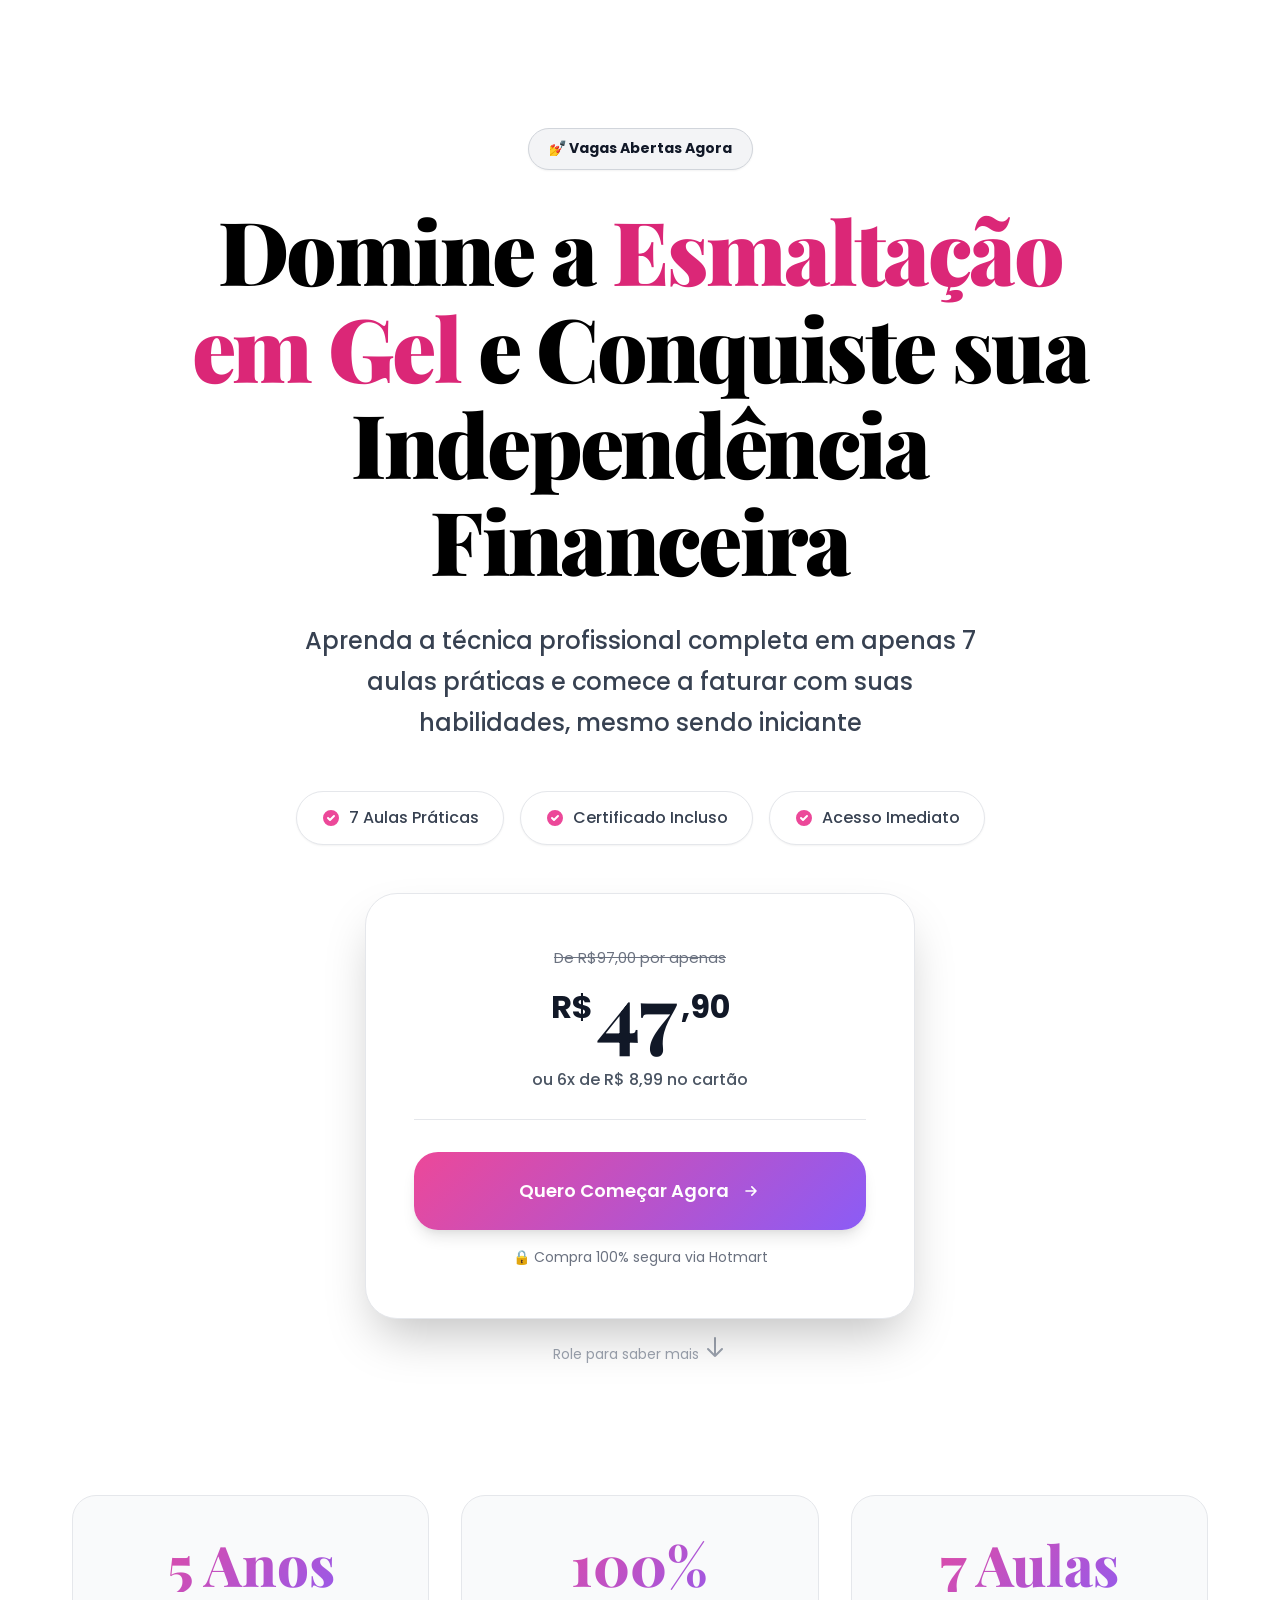
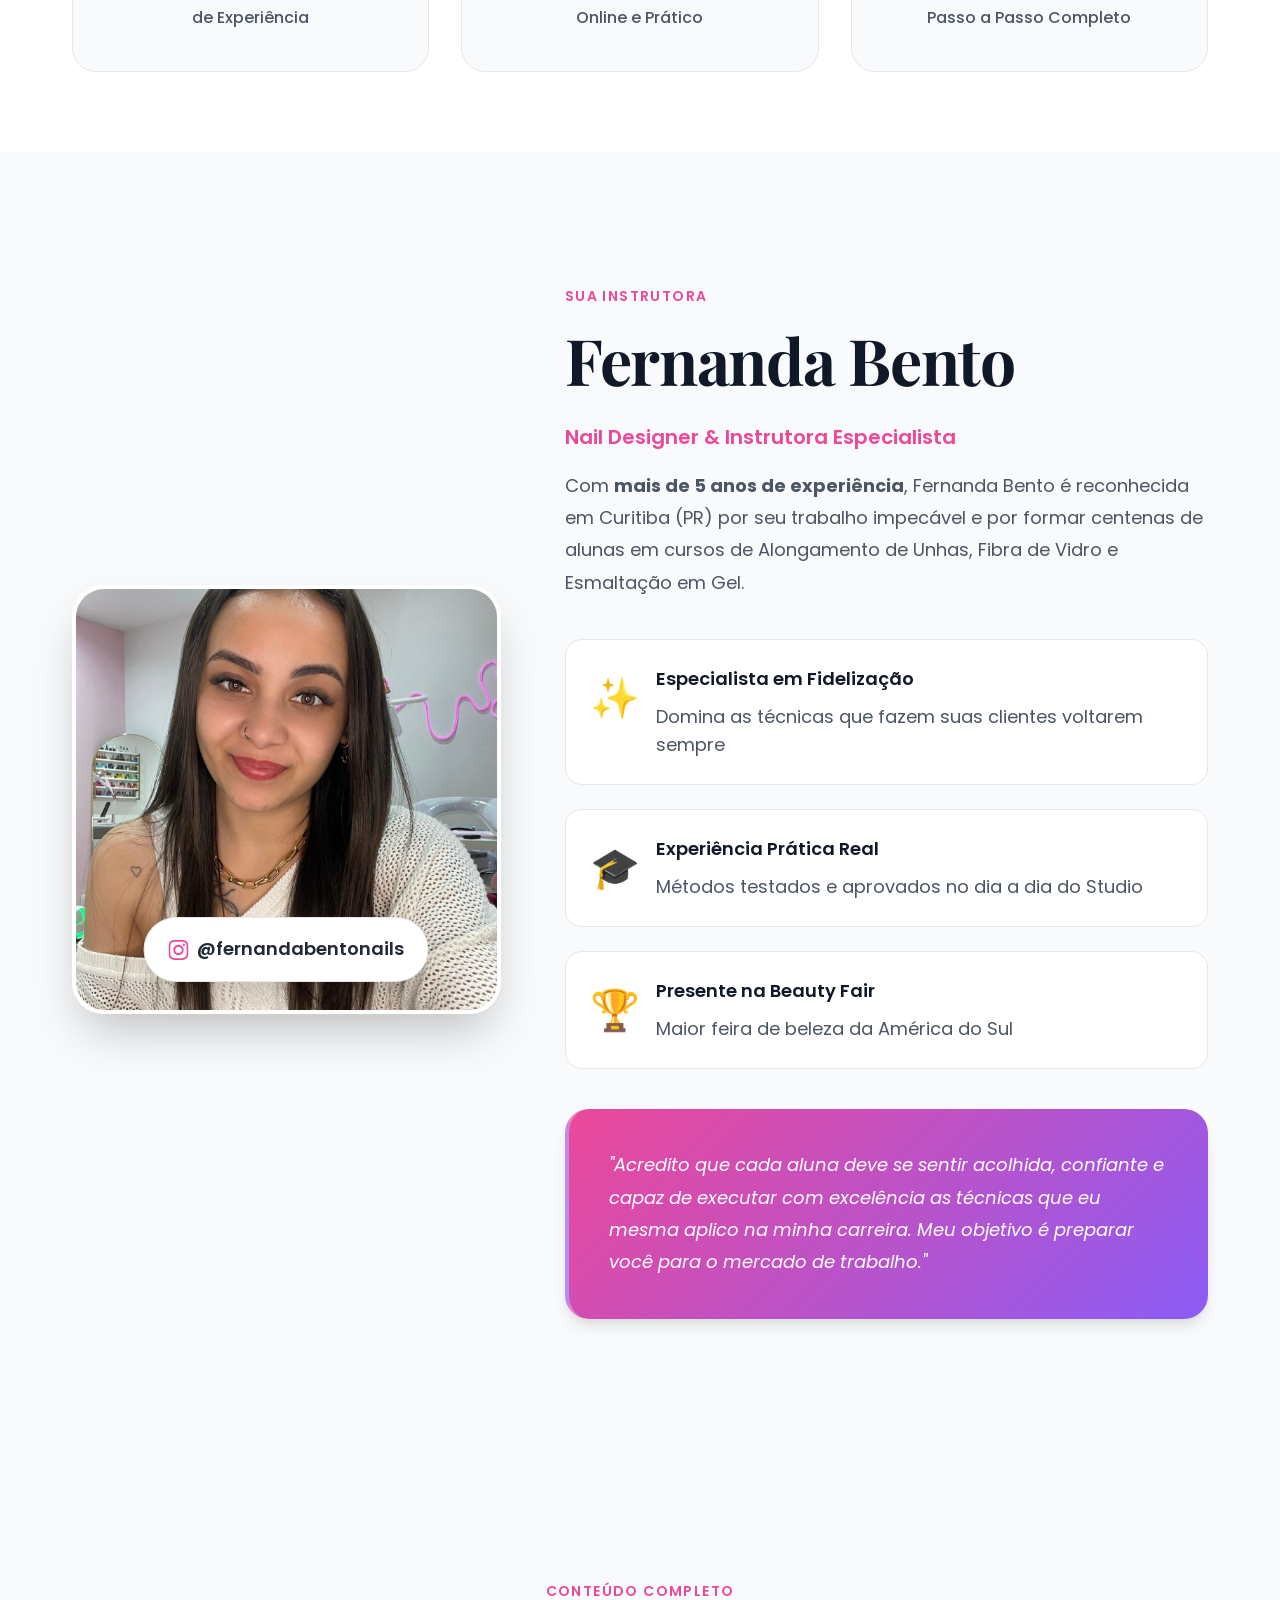
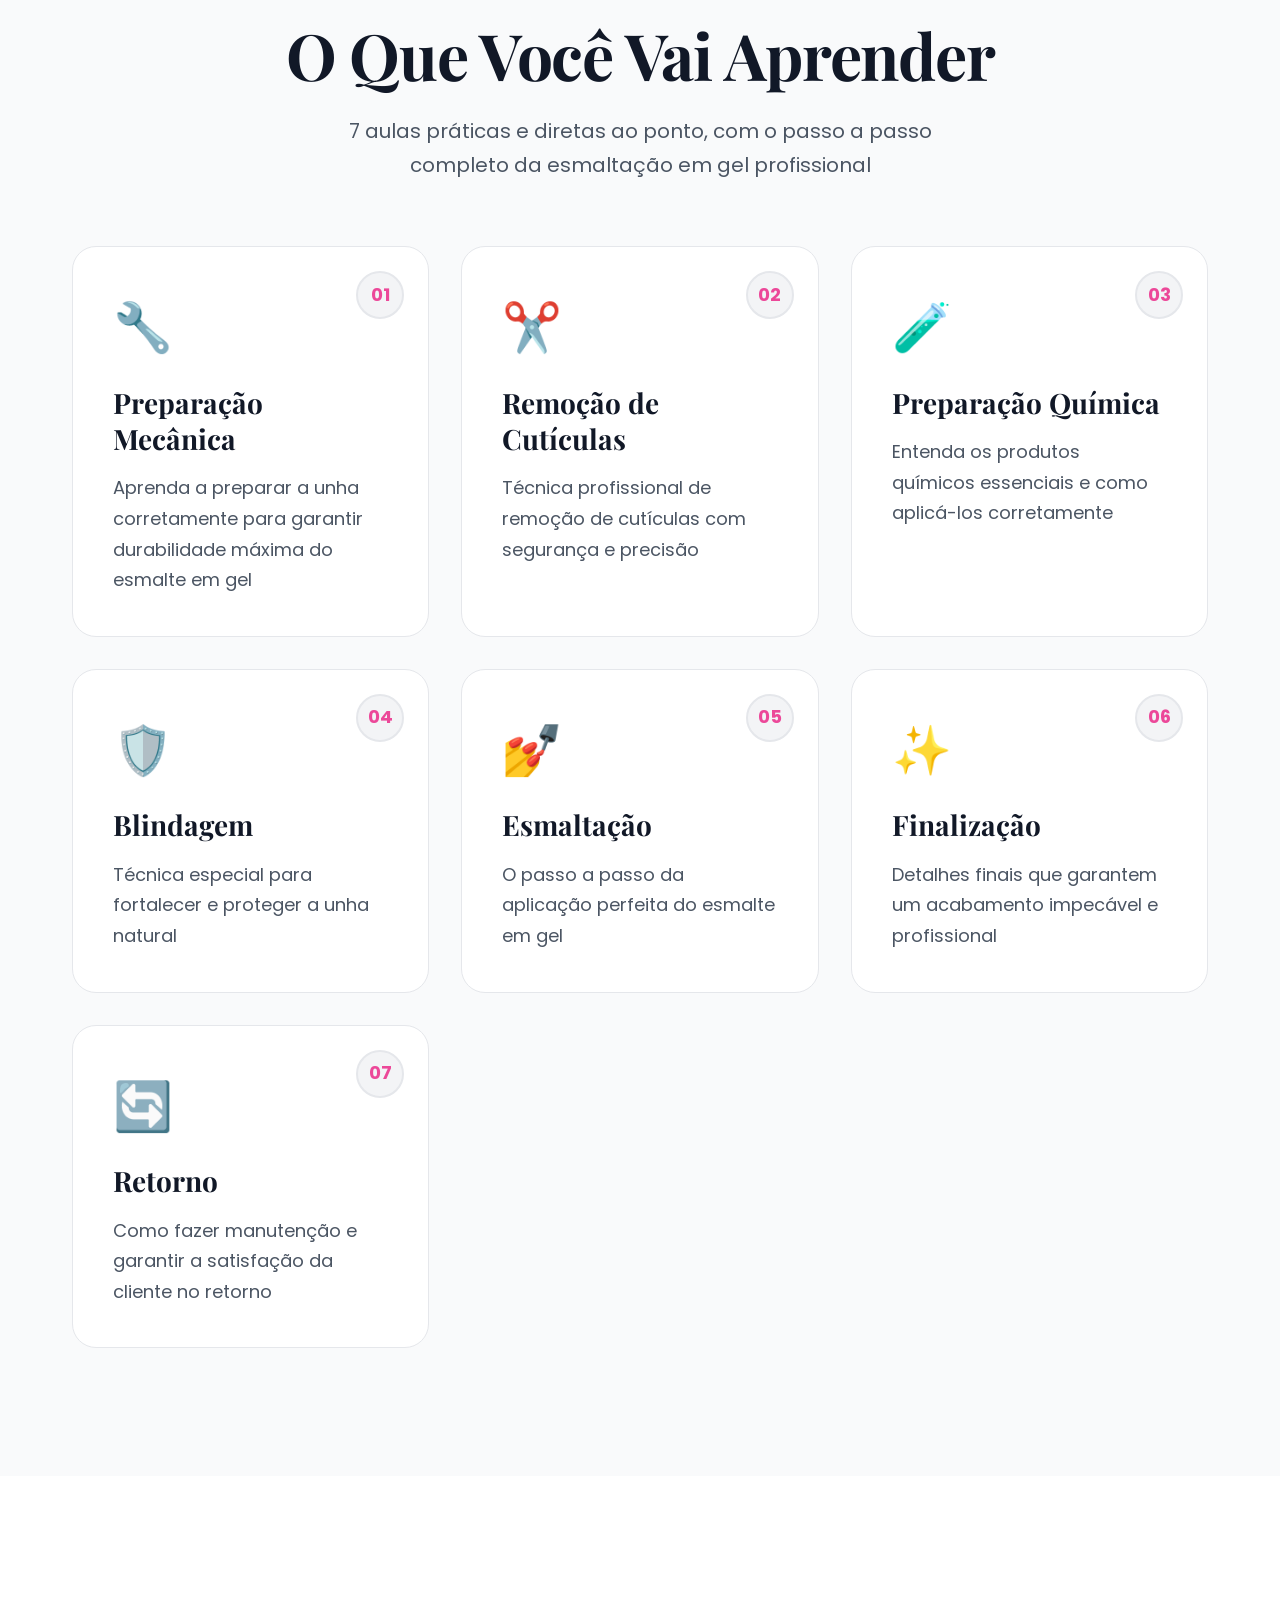
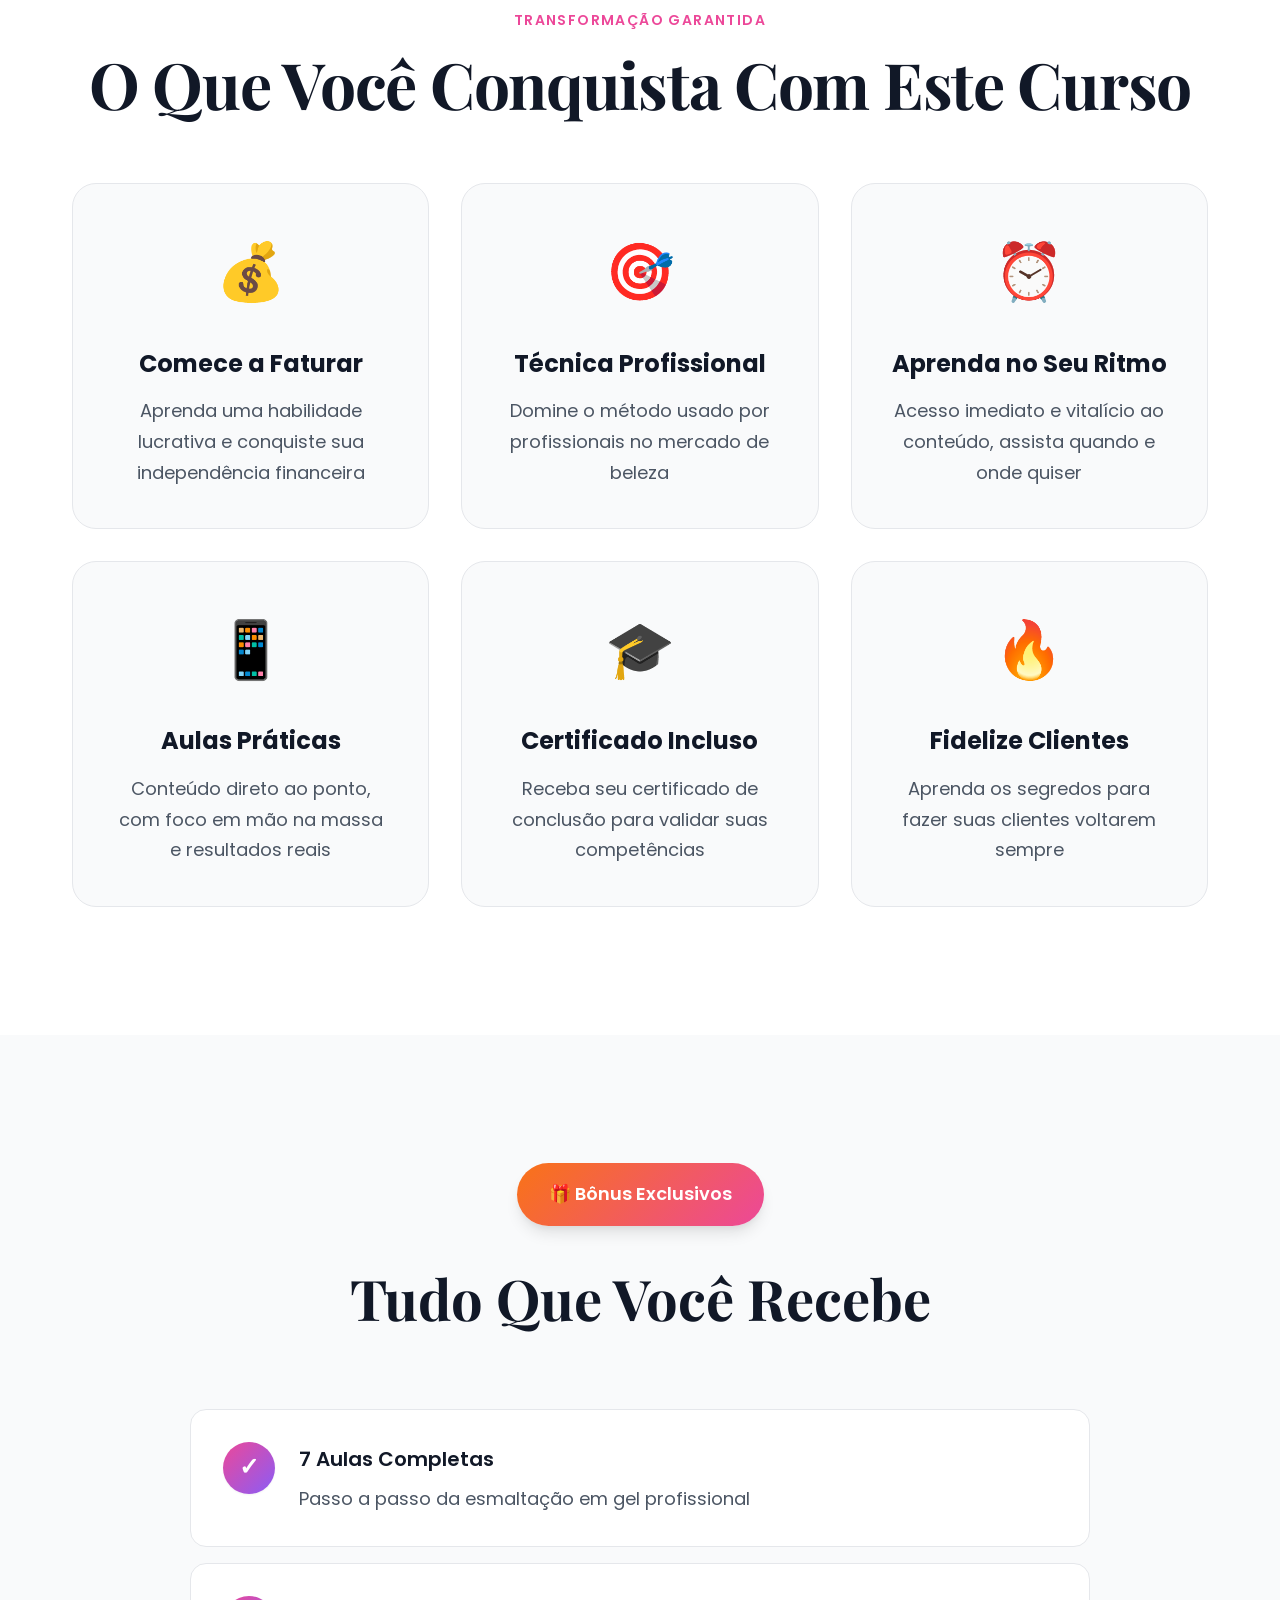
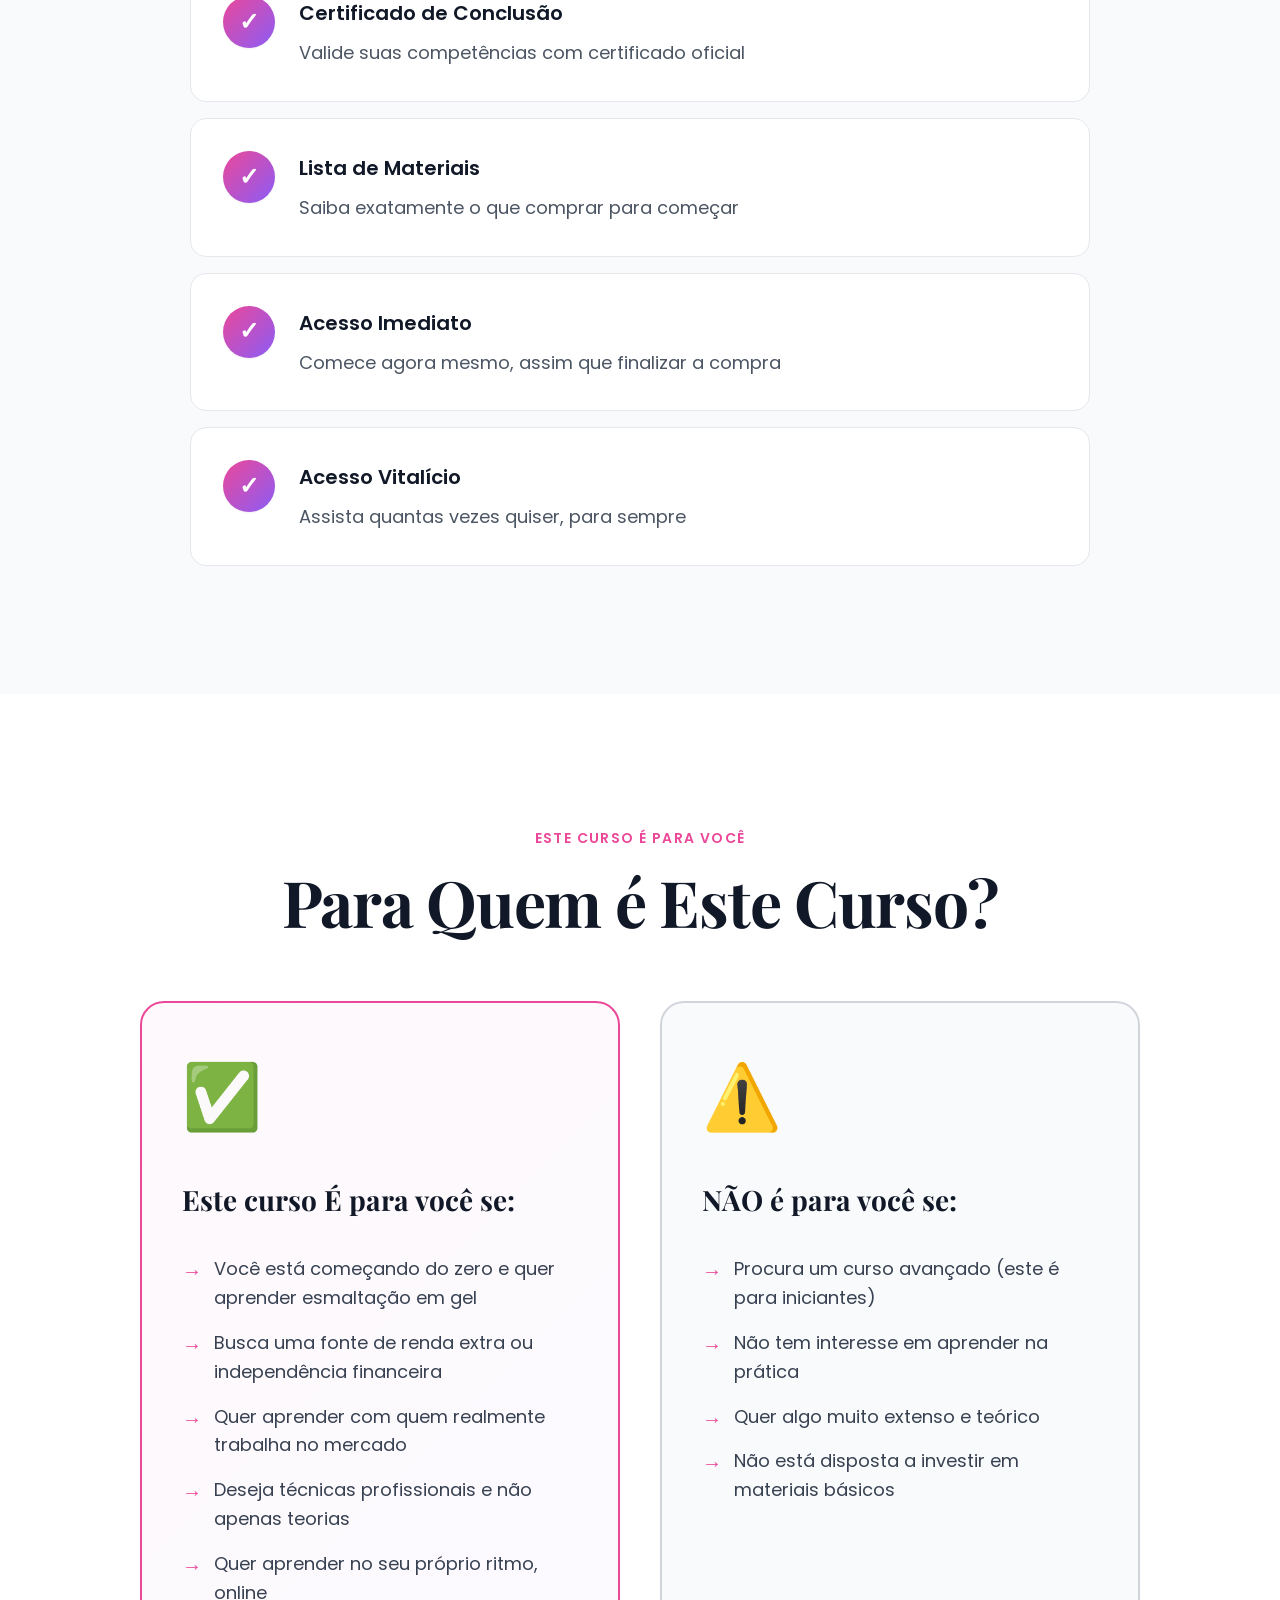
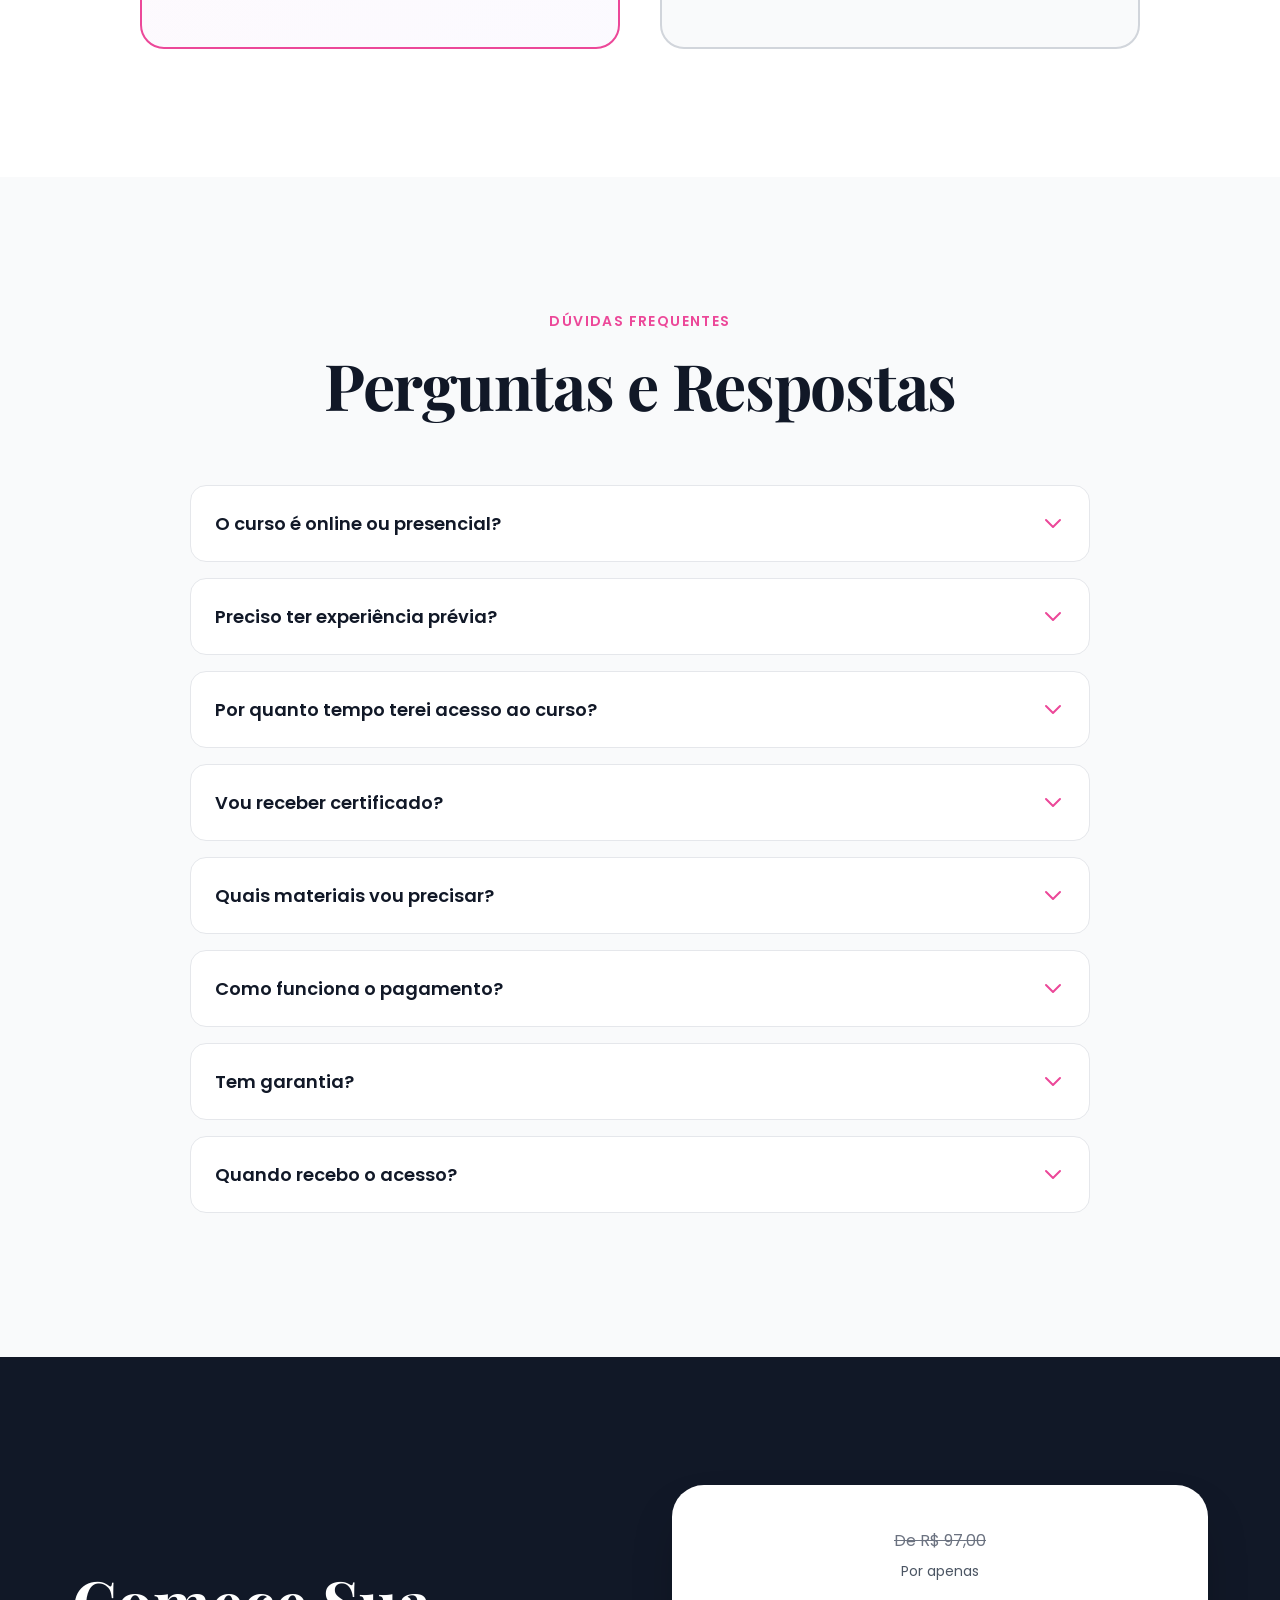
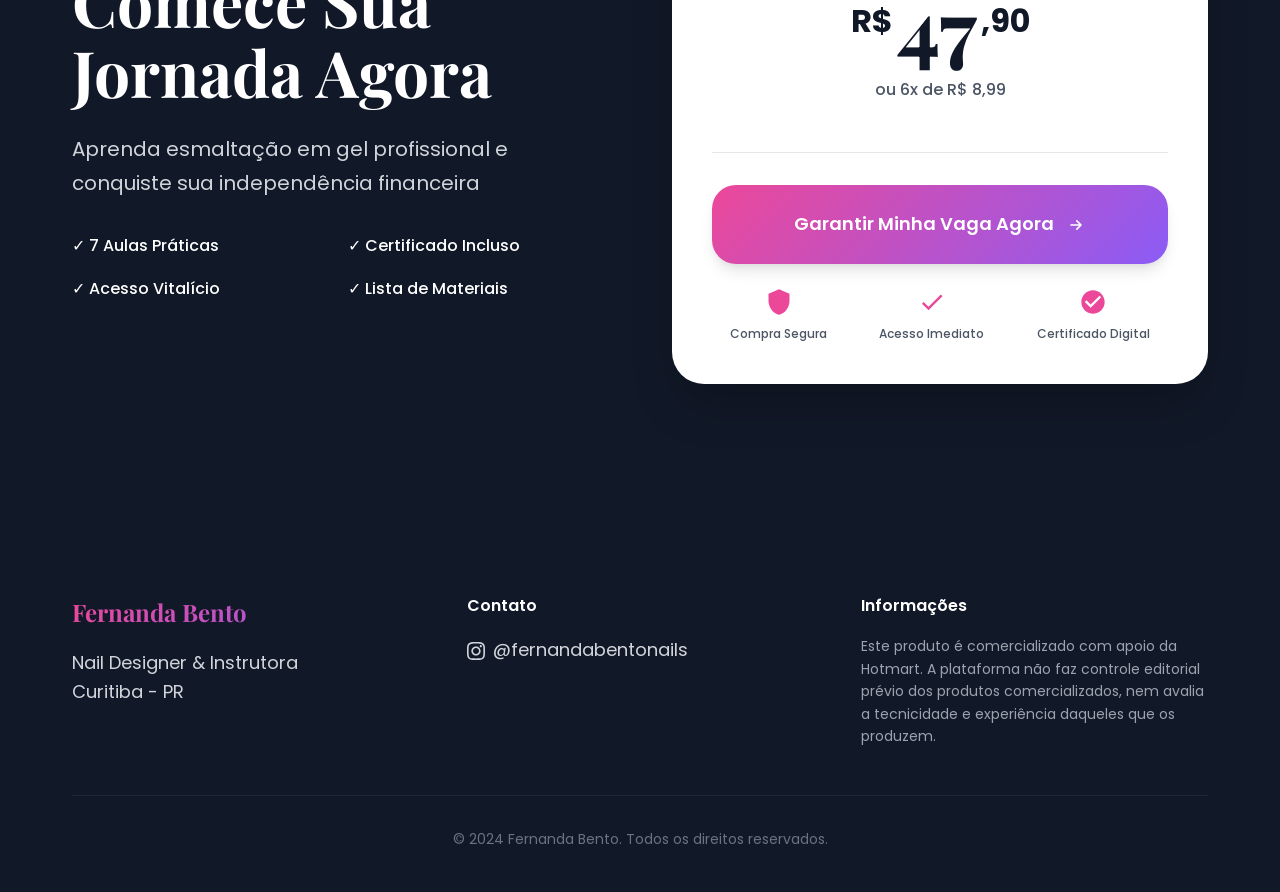
==== index.html @ 6bd03843 "Fix: Adiciona debugging e correções para Facebook Pixel via GTM Alterações realizadas para diagnosti" ====
<!DOCTYPE html>
<html lang="pt-BR">
<head>
    <meta charset="UTF-8">
    <meta name="viewport" content="width=device-width, initial-scale=1.0">
    <meta name="description" content="Aprenda Esmaltação em Gel Profissional com Fernanda Bento. Curso online completo para iniciantes. Certificado incluído. De R$97 por apenas R$47,90">
    <meta name="keywords" content="esmaltação em gel, curso de unhas, nail design, curso online, manicure profissional">
    <meta name="author" content="Fernanda Bento">

    <!-- Open Graph / Facebook -->
    <meta property="og:type" content="website">
    <meta property="og:title" content="Esmaltação em Gel Lucrativa - Curso com Fernanda Bento">
    <meta property="og:description" content="Aprenda a técnica profissional de esmaltação em gel e comece a faturar com suas habilidades!">

    <!-- Favicon -->
    <link rel="icon" type="image/png" href="data:image/svg+xml,<svg xmlns='http://www.w3.org/2000/svg' viewBox='0 0 100 100'><text y='.9em' font-size='90'>💅</text></svg>">

    <title>Esmaltação em Gel Lucrativa | Curso com Fernanda Bento</title>
    <link rel="stylesheet" href="assets/css/styles.css">

    <!-- Google Fonts -->
    <link rel="preconnect" href="https://fonts.googleapis.com">
    <link rel="preconnect" href="https://fonts.gstatic.com" crossorigin>
    <link href="https://fonts.googleapis.com/css2?family=Playfair+Display:wght@400;600;700&family=Poppins:wght@300;400;500;600;700&display=swap" rel="stylesheet">

    <!-- Initialize dataLayer BEFORE GTM -->
    <script>
        window.dataLayer = window.dataLayer || [];
    </script>

    <!-- Google Tag Manager -->
    <script>(function(w,d,s,l,i){w[l]=w[l]||[];w[l].push({'gtm.start':
    new Date().getTime(),event:'gtm.js'});var f=d.getElementsByTagName(s)[0],
    j=d.createElement(s),dl=l!='dataLayer'?'&l='+l:'';j.async=true;j.src=
    'https://www.googletagmanager.com/gtm.js?id='+i+dl;f.parentNode.insertBefore(j,f);
    })(window,document,'script','dataLayer','GTM-N2C8BZX8');</script>
    <!-- End Google Tag Manager -->
</head>
<body>

    <!-- Google Tag Manager (noscript) -->
    <noscript><iframe src="https://www.googletagmanager.com/ns.html?id=GTM-N2C8BZX8"
    height="0" width="0" style="display:none;visibility:hidden"></iframe></noscript>
    <!-- End Google Tag Manager (noscript) -->

    <!-- Hero Section -->
    <section class="hero">
        <div class="hero-overlay"></div>
        <div class="container">
            <div class="hero-content">
                <div class="badge">💅 Vagas Abertas Agora</div>
                <h1 class="hero-title">
                    Domine a <span class="highlight">Esmaltação em Gel</span> e Conquiste sua Independência Financeira
                </h1>
                <p class="hero-subtitle">
                    Aprenda a técnica profissional completa em apenas 7 aulas práticas e comece a faturar com suas habilidades, mesmo sendo iniciante
                </p>
                <div class="hero-features">
                    <div class="feature-item">
                        <svg class="icon" fill="currentColor" viewBox="0 0 20 20">
                            <path fill-rule="evenodd" d="M10 18a8 8 0 100-16 8 8 0 000 16zm3.707-9.293a1 1 0 00-1.414-1.414L9 10.586 7.707 9.293a1 1 0 00-1.414 1.414l2 2a1 1 0 001.414 0l4-4z" clip-rule="evenodd"/>
                        </svg>
                        <span>7 Aulas Práticas</span>
                    </div>
                    <div class="feature-item">
                        <svg class="icon" fill="currentColor" viewBox="0 0 20 20">
                            <path fill-rule="evenodd" d="M10 18a8 8 0 100-16 8 8 0 000 16zm3.707-9.293a1 1 0 00-1.414-1.414L9 10.586 7.707 9.293a1 1 0 00-1.414 1.414l2 2a1 1 0 001.414 0l4-4z" clip-rule="evenodd"/>
                        </svg>
                        <span>Certificado Incluso</span>
                    </div>
                    <div class="feature-item">
                        <svg class="icon" fill="currentColor" viewBox="0 0 20 20">
                            <path fill-rule="evenodd" d="M10 18a8 8 0 100-16 8 8 0 000 16zm3.707-9.293a1 1 0 00-1.414-1.414L9 10.586 7.707 9.293a1 1 0 00-1.414 1.414l2 2a1 1 0 001.414 0l4-4z" clip-rule="evenodd"/>
                        </svg>
                        <span>Acesso Imediato</span>
                    </div>
                </div>
                <div class="cta-box">
                    <div class="price-box">
                        <span class="price-label">De R$97,00 por apenas</span>
                        <div class="price">
                            <span class="currency">R$</span>
                            <span class="amount">47</span>
                            <span class="cents">,90</span>
                        </div>
                        <span class="installment">ou 6x de R$ 8,99 no cartão</span>
                    </div>
                    <a href="https://pay.hotmart.com/W102880769E?checkoutMode=10&bid=1763115724709" class="cta-button pulse" target="_blank" rel="noopener">
                        <span>Quero Começar Agora</span>
                        <svg class="arrow" fill="none" stroke="currentColor" viewBox="0 0 24 24">
                            <path stroke-linecap="round" stroke-linejoin="round" stroke-width="2" d="M13 7l5 5m0 0l-5 5m5-5H6"/>
                        </svg>
                    </a>
                    <p class="security-text">🔒 Compra 100% segura via Hotmart</p>
                </div>
            </div>
        </div>
        <div class="scroll-indicator">
            <span>Role para saber mais</span>
            <svg class="arrow-down" fill="none" stroke="currentColor" viewBox="0 0 24 24">
                <path stroke-linecap="round" stroke-linejoin="round" stroke-width="2" d="M19 14l-7 7m0 0l-7-7m7 7V3"/>
            </svg>
        </div>
    </section>

    <!-- Social Proof -->
    <section class="social-proof">
        <div class="container">
            <div class="stats">
                <div class="stat-item">
                    <div class="stat-number">5 Anos</div>
                    <div class="stat-label">de Experiência</div>
                </div>
                <div class="stat-item">
                    <div class="stat-number">100%</div>
                    <div class="stat-label">Online e Prático</div>
                </div>
                <div class="stat-item">
                    <div class="stat-number">7 Aulas</div>
                    <div class="stat-label">Passo a Passo Completo</div>
                </div>
            </div>
        </div>
    </section>

    <!-- About Instructor -->
    <section class="about-instructor">
        <div class="container">
            <div class="about-content">
                <div class="about-image">
                    <div class="image-placeholder">
                        <img src="assets/images/fernanda.jpeg" alt="Fernanda Bento - Nail Designer e Instrutora" loading="lazy">
                    </div>
                    <div class="instagram-badge">
                        <svg viewBox="0 0 24 24" fill="currentColor">
                            <path d="M12 2.163c3.204 0 3.584.012 4.85.07 3.252.148 4.771 1.691 4.919 4.919.058 1.265.069 1.645.069 4.849 0 3.205-.012 3.584-.069 4.849-.149 3.225-1.664 4.771-4.919 4.919-1.266.058-1.644.07-4.85.07-3.204 0-3.584-.012-4.849-.07-3.26-.149-4.771-1.699-4.919-4.92-.058-1.265-.07-1.644-.07-4.849 0-3.204.013-3.583.07-4.849.149-3.227 1.664-4.771 4.919-4.919 1.266-.057 1.645-.069 4.849-.069zm0-2.163c-3.259 0-3.667.014-4.947.072-4.358.2-6.78 2.618-6.98 6.98-.059 1.281-.073 1.689-.073 4.948 0 3.259.014 3.668.072 4.948.2 4.358 2.618 6.78 6.98 6.98 1.281.058 1.689.072 4.948.072 3.259 0 3.668-.014 4.948-.072 4.354-.2 6.782-2.618 6.979-6.98.059-1.28.073-1.689.073-4.948 0-3.259-.014-3.667-.072-4.947-.196-4.354-2.617-6.78-6.979-6.98-1.281-.059-1.69-.073-4.949-.073zm0 5.838c-3.403 0-6.162 2.759-6.162 6.162s2.759 6.163 6.162 6.163 6.162-2.759 6.162-6.163c0-3.403-2.759-6.162-6.162-6.162zm0 10.162c-2.209 0-4-1.79-4-4 0-2.209 1.791-4 4-4s4 1.791 4 4c0 2.21-1.791 4-4 4zm6.406-11.845c-.796 0-1.441.645-1.441 1.44s.645 1.44 1.441 1.44c.795 0 1.439-.645 1.439-1.44s-.644-1.44-1.439-1.44z"/>
                        </svg>
                        <span>@fernandabentonails</span>
                    </div>
                </div>
                <div class="about-text">
                    <span class="section-label">Sua Instrutora</span>
                    <h2 class="section-title">Fernanda Bento</h2>
                    <p class="subtitle">Nail Designer & Instrutora Especialista</p>

                    <p class="description">
                        Com <strong>mais de 5 anos de experiência</strong>, Fernanda Bento é reconhecida em Curitiba (PR) por seu trabalho impecável e por formar centenas de alunas em cursos de Alongamento de Unhas, Fibra de Vidro e Esmaltação em Gel.
                    </p>

                    <div class="highlights">
                        <div class="highlight-item">
                            <div class="highlight-icon">✨</div>
                            <div>
                                <strong>Especialista em Fidelização</strong>
                                <p>Domina as técnicas que fazem suas clientes voltarem sempre</p>
                            </div>
                        </div>
                        <div class="highlight-item">
                            <div class="highlight-icon">🎓</div>
                            <div>
                                <strong>Experiência Prática Real</strong>
                                <p>Métodos testados e aprovados no dia a dia do Studio</p>
                            </div>
                        </div>
                        <div class="highlight-item">
                            <div class="highlight-icon">🏆</div>
                            <div>
                                <strong>Presente na Beauty Fair</strong>
                                <p>Maior feira de beleza da América do Sul</p>
                            </div>
                        </div>
                    </div>

                    <blockquote class="quote">
                        "Acredito que cada aluna deve se sentir acolhida, confiante e capaz de executar com excelência as técnicas que eu mesma aplico na minha carreira. Meu objetivo é preparar você para o mercado de trabalho."
                    </blockquote>
                </div>
            </div>
        </div>
    </section>

    <!-- Course Content -->
    <section class="course-content">
        <div class="container">
            <div class="section-header">
                <span class="section-label">Conteúdo Completo</span>
                <h2 class="section-title">O Que Você Vai Aprender</h2>
                <p class="section-description">
                    7 aulas práticas e diretas ao ponto, com o passo a passo completo da esmaltação em gel profissional
                </p>
            </div>

            <div class="modules-grid">
                <div class="module-card">
                    <div class="module-number">01</div>
                    <div class="module-icon">🔧</div>
                    <h3 class="module-title">Preparação Mecânica</h3>
                    <p class="module-description">Aprenda a preparar a unha corretamente para garantir durabilidade máxima do esmalte em gel</p>
                </div>

                <div class="module-card">
                    <div class="module-number">02</div>
                    <div class="module-icon">✂️</div>
                    <h3 class="module-title">Remoção de Cutículas</h3>
                    <p class="module-description">Técnica profissional de remoção de cutículas com segurança e precisão</p>
                </div>

                <div class="module-card">
                    <div class="module-number">03</div>
                    <div class="module-icon">🧪</div>
                    <h3 class="module-title">Preparação Química</h3>
                    <p class="module-description">Entenda os produtos químicos essenciais e como aplicá-los corretamente</p>
                </div>

                <div class="module-card">
                    <div class="module-number">04</div>
                    <div class="module-icon">🛡️</div>
                    <h3 class="module-title">Blindagem</h3>
                    <p class="module-description">Técnica especial para fortalecer e proteger a unha natural</p>
                </div>

                <div class="module-card">
                    <div class="module-number">05</div>
                    <div class="module-icon">💅</div>
                    <h3 class="module-title">Esmaltação</h3>
                    <p class="module-description">O passo a passo da aplicação perfeita do esmalte em gel</p>
                </div>

                <div class="module-card">
                    <div class="module-number">06</div>
                    <div class="module-icon">✨</div>
                    <h3 class="module-title">Finalização</h3>
                    <p class="module-description">Detalhes finais que garantem um acabamento impecável e profissional</p>
                </div>

                <div class="module-card">
                    <div class="module-number">07</div>
                    <div class="module-icon">🔄</div>
                    <h3 class="module-title">Retorno</h3>
                    <p class="module-description">Como fazer manutenção e garantir a satisfação da cliente no retorno</p>
                </div>
            </div>
        </div>
    </section>

    <!-- Benefits -->
    <section class="benefits">
        <div class="container">
            <div class="section-header">
                <span class="section-label">Transformação Garantida</span>
                <h2 class="section-title">O Que Você Conquista Com Este Curso</h2>
            </div>

            <div class="benefits-grid">
                <div class="benefit-card">
                    <div class="benefit-icon">💰</div>
                    <h3>Comece a Faturar</h3>
                    <p>Aprenda uma habilidade lucrativa e conquiste sua independência financeira</p>
                </div>

                <div class="benefit-card">
                    <div class="benefit-icon">🎯</div>
                    <h3>Técnica Profissional</h3>
                    <p>Domine o método usado por profissionais no mercado de beleza</p>
                </div>

                <div class="benefit-card">
                    <div class="benefit-icon">⏰</div>
                    <h3>Aprenda no Seu Ritmo</h3>
                    <p>Acesso imediato e vitalício ao conteúdo, assista quando e onde quiser</p>
                </div>

                <div class="benefit-card">
                    <div class="benefit-icon">📱</div>
                    <h3>Aulas Práticas</h3>
                    <p>Conteúdo direto ao ponto, com foco em mão na massa e resultados reais</p>
                </div>

                <div class="benefit-card">
                    <div class="benefit-icon">🎓</div>
                    <h3>Certificado Incluso</h3>
                    <p>Receba seu certificado de conclusão para validar suas competências</p>
                </div>

                <div class="benefit-card">
                    <div class="benefit-icon">🔥</div>
                    <h3>Fidelize Clientes</h3>
                    <p>Aprenda os segredos para fazer suas clientes voltarem sempre</p>
                </div>
            </div>
        </div>
    </section>

    <!-- Bonus -->
    <section class="bonus">
        <div class="container">
            <div class="bonus-content">
                <div class="bonus-header">
                    <span class="bonus-badge">🎁 Bônus Exclusivos</span>
                    <h2>Tudo Que Você Recebe</h2>
                </div>

                <div class="bonus-items">
                    <div class="bonus-item">
                        <div class="bonus-check">✓</div>
                        <div class="bonus-text">
                            <strong>7 Aulas Completas</strong>
                            <span>Passo a passo da esmaltação em gel profissional</span>
                        </div>
                    </div>

                    <div class="bonus-item">
                        <div class="bonus-check">✓</div>
                        <div class="bonus-text">
                            <strong>Certificado de Conclusão</strong>
                            <span>Valide suas competências com certificado oficial</span>
                        </div>
                    </div>

                    <div class="bonus-item">
                        <div class="bonus-check">✓</div>
                        <div class="bonus-text">
                            <strong>Lista de Materiais</strong>
                            <span>Saiba exatamente o que comprar para começar</span>
                        </div>
                    </div>

                    <div class="bonus-item">
                        <div class="bonus-check">✓</div>
                        <div class="bonus-text">
                            <strong>Acesso Imediato</strong>
                            <span>Comece agora mesmo, assim que finalizar a compra</span>
                        </div>
                    </div>

                    <div class="bonus-item">
                        <div class="bonus-check">✓</div>
                        <div class="bonus-text">
                            <strong>Acesso Vitalício</strong>
                            <span>Assista quantas vezes quiser, para sempre</span>
                        </div>
                    </div>
                </div>
            </div>
        </div>
    </section>

    <!-- For Who -->
    <section class="for-who">
        <div class="container">
            <div class="section-header">
                <span class="section-label">Este Curso é Para Você</span>
                <h2 class="section-title">Para Quem é Este Curso?</h2>
            </div>

            <div class="for-who-grid">
                <div class="for-who-card yes">
                    <div class="card-icon">✅</div>
                    <h3>Este curso É para você se:</h3>
                    <ul>
                        <li>Você está começando do zero e quer aprender esmaltação em gel</li>
                        <li>Busca uma fonte de renda extra ou independência financeira</li>
                        <li>Quer aprender com quem realmente trabalha no mercado</li>
                        <li>Deseja técnicas profissionais e não apenas teorias</li>
                        <li>Quer aprender no seu próprio ritmo, online</li>
                    </ul>
                </div>

                <div class="for-who-card no">
                    <div class="card-icon">⚠️</div>
                    <h3>NÃO é para você se:</h3>
                    <ul>
                        <li>Procura um curso avançado (este é para iniciantes)</li>
                        <li>Não tem interesse em aprender na prática</li>
                        <li>Quer algo muito extenso e teórico</li>
                        <li>Não está disposta a investir em materiais básicos</li>
                    </ul>
                </div>
            </div>
        </div>
    </section>

    <!-- FAQ -->
    <section class="faq">
        <div class="container">
            <div class="section-header">
                <span class="section-label">Dúvidas Frequentes</span>
                <h2 class="section-title">Perguntas e Respostas</h2>
            </div>

            <div class="faq-list">
                <div class="faq-item">
                    <button class="faq-question">
                        <span>O curso é online ou presencial?</span>
                        <svg class="faq-icon" fill="none" stroke="currentColor" viewBox="0 0 24 24">
                            <path stroke-linecap="round" stroke-linejoin="round" stroke-width="2" d="M19 9l-7 7-7-7"/>
                        </svg>
                    </button>
                    <div class="faq-answer">
                        <p>O curso é 100% online e gravado. Você recebe acesso imediato após a compra e pode assistir quando e onde quiser, no seu próprio ritmo.</p>
                    </div>
                </div>

                <div class="faq-item">
                    <button class="faq-question">
                        <span>Preciso ter experiência prévia?</span>
                        <svg class="faq-icon" fill="none" stroke="currentColor" viewBox="0 0 24 24">
                            <path stroke-linecap="round" stroke-linejoin="round" stroke-width="2" d="M19 9l-7 7-7-7"/>
                        </svg>
                    </button>
                    <div class="faq-answer">
                        <p>Não! Este curso foi criado especialmente para iniciantes. Você aprenderá desde o básico até técnicas profissionais.</p>
                    </div>
                </div>

                <div class="faq-item">
                    <button class="faq-question">
                        <span>Por quanto tempo terei acesso ao curso?</span>
                        <svg class="faq-icon" fill="none" stroke="currentColor" viewBox="0 0 24 24">
                            <path stroke-linecap="round" stroke-linejoin="round" stroke-width="2" d="M19 9l-7 7-7-7"/>
                        </svg>
                    </button>
                    <div class="faq-answer">
                        <p>Seu acesso é vitalício! Você pode assistir as aulas quantas vezes quiser, para sempre.</p>
                    </div>
                </div>

                <div class="faq-item">
                    <button class="faq-question">
                        <span>Vou receber certificado?</span>
                        <svg class="faq-icon" fill="none" stroke="currentColor" viewBox="0 0 24 24">
                            <path stroke-linecap="round" stroke-linejoin="round" stroke-width="2" d="M19 9l-7 7-7-7"/>
                        </svg>
                    </button>
                    <div class="faq-answer">
                        <p>Sim! Ao concluir o curso você receberá um certificado de conclusão para comprovar suas habilidades.</p>
                    </div>
                </div>

                <div class="faq-item">
                    <button class="faq-question">
                        <span>Quais materiais vou precisar?</span>
                        <svg class="faq-icon" fill="none" stroke="currentColor" viewBox="0 0 24 24">
                            <path stroke-linecap="round" stroke-linejoin="round" stroke-width="2" d="M19 9l-7 7-7-7"/>
                        </svg>
                    </button>
                    <div class="faq-answer">
                        <p>O curso inclui uma lista completa com todos os materiais necessários para você começar. São produtos básicos e acessíveis para iniciantes.</p>
                    </div>
                </div>

                <div class="faq-item">
                    <button class="faq-question">
                        <span>Como funciona o pagamento?</span>
                        <svg class="faq-icon" fill="none" stroke="currentColor" viewBox="0 0 24 24">
                            <path stroke-linecap="round" stroke-linejoin="round" stroke-width="2" d="M19 9l-7 7-7-7"/>
                        </svg>
                    </button>
                    <div class="faq-answer">
                        <p>Você pode pagar à vista por R$47,90 ou parcelar em até 6x de R$8,99 no cartão de crédito. O pagamento é 100% seguro via Hotmart.</p>
                    </div>
                </div>

                <div class="faq-item">
                    <button class="faq-question">
                        <span>Tem garantia?</span>
                        <svg class="faq-icon" fill="none" stroke="currentColor" viewBox="0 0 24 24">
                            <path stroke-linecap="round" stroke-linejoin="round" stroke-width="2" d="M19 9l-7 7-7-7"/>
                        </svg>
                    </button>
                    <div class="faq-answer">
                        <p>A garantia segue a política padrão da Hotmart de 7 dias. Se você não ficar satisfeita, pode solicitar o reembolso dentro deste prazo.</p>
                    </div>
                </div>

                <div class="faq-item">
                    <button class="faq-question">
                        <span>Quando recebo o acesso?</span>
                        <svg class="faq-icon" fill="none" stroke="currentColor" viewBox="0 0 24 24">
                            <path stroke-linecap="round" stroke-linejoin="round" stroke-width="2" d="M19 9l-7 7-7-7"/>
                        </svg>
                    </button>
                    <div class="faq-answer">
                        <p>O acesso é imediato! Assim que seu pagamento for confirmado, você recebe os dados de login no e-mail e já pode começar a assistir.</p>
                    </div>
                </div>
            </div>
        </div>
    </section>

    <!-- Final CTA -->
    <section class="final-cta">
        <div class="container">
            <div class="cta-content">
                <div class="cta-text">
                    <h2>Comece Sua Jornada Agora</h2>
                    <p>Aprenda esmaltação em gel profissional e conquiste sua independência financeira</p>

                    <div class="cta-features">
                        <div class="cta-feature">✓ 7 Aulas Práticas</div>
                        <div class="cta-feature">✓ Certificado Incluso</div>
                        <div class="cta-feature">✓ Acesso Vitalício</div>
                        <div class="cta-feature">✓ Lista de Materiais</div>
                    </div>
                </div>

                <div class="cta-box-final">
                    <div class="price-highlight">
                        <span class="old-price">De R$ 97,00</span>
                        <div class="current-price">
                            <span class="price-text">Por apenas</span>
                            <div class="price-value">
                                <span class="currency">R$</span>
                                <span class="amount">47</span>
                                <span class="cents">,90</span>
                            </div>
                            <span class="installment-text">ou 6x de R$ 8,99</span>
                        </div>
                    </div>

                    <a href="https://pay.hotmart.com/W102880769E?checkoutMode=10&bid=1763115724709" class="cta-button-final pulse" target="_blank" rel="noopener">
                        <span>Garantir Minha Vaga Agora</span>
                        <svg class="arrow" fill="none" stroke="currentColor" viewBox="0 0 24 24">
                            <path stroke-linecap="round" stroke-linejoin="round" stroke-width="2" d="M13 7l5 5m0 0l-5 5m5-5H6"/>
                        </svg>
                    </a>

                    <div class="security-badges">
                        <div class="badge-item">
                            <svg viewBox="0 0 24 24" fill="currentColor">
                                <path d="M12 1L3 5v6c0 5.55 3.84 10.74 9 12 5.16-1.26 9-6.45 9-12V5l-9-4z"/>
                            </svg>
                            <span>Compra Segura</span>
                        </div>
                        <div class="badge-item">
                            <svg viewBox="0 0 24 24" fill="currentColor">
                                <path d="M9 16.17L4.83 12l-1.42 1.41L9 19 21 7l-1.41-1.41z"/>
                            </svg>
                            <span>Acesso Imediato</span>
                        </div>
                        <div class="badge-item">
                            <svg viewBox="0 0 24 24" fill="currentColor">
                                <path d="M12 2C6.48 2 2 6.48 2 12s4.48 10 10 10 10-4.48 10-10S17.52 2 12 2zm-2 15l-5-5 1.41-1.41L10 14.17l7.59-7.59L19 8l-9 9z"/>
                            </svg>
                            <span>Certificado Digital</span>
                        </div>
                    </div>
                </div>
            </div>
        </div>
    </section>

    <!-- Footer -->
    <footer class="footer">
        <div class="container">
            <div class="footer-content">
                <div class="footer-brand">
                    <h3>Fernanda Bento</h3>
                    <p>Nail Designer & Instrutora</p>
                    <p>Curitiba - PR</p>
                </div>

                <div class="footer-links">
                    <h4>Contato</h4>
                    <a href="https://www.instagram.com/fernandabentonails/" target="_blank" rel="noopener">
                        <svg viewBox="0 0 24 24" fill="currentColor">
                            <path d="M12 2.163c3.204 0 3.584.012 4.85.07 3.252.148 4.771 1.691 4.919 4.919.058 1.265.069 1.645.069 4.849 0 3.205-.012 3.584-.069 4.849-.149 3.225-1.664 4.771-4.919 4.919-1.266.058-1.644.07-4.85.07-3.204 0-3.584-.012-4.849-.07-3.26-.149-4.771-1.699-4.919-4.92-.058-1.265-.07-1.644-.07-4.849 0-3.204.013-3.583.07-4.849.149-3.227 1.664-4.771 4.919-4.919 1.266-.057 1.645-.069 4.849-.069zm0-2.163c-3.259 0-3.667.014-4.947.072-4.358.2-6.78 2.618-6.98 6.98-.059 1.281-.073 1.689-.073 4.948 0 3.259.014 3.668.072 4.948.2 4.358 2.618 6.78 6.98 6.98 1.281.058 1.689.072 4.948.072 3.259 0 3.668-.014 4.948-.072 4.354-.2 6.782-2.618 6.979-6.98.059-1.28.073-1.689.073-4.948 0-3.259-.014-3.667-.072-4.947-.196-4.354-2.617-6.78-6.979-6.98-1.281-.059-1.69-.073-4.949-.073zm0 5.838c-3.403 0-6.162 2.759-6.162 6.162s2.759 6.163 6.162 6.163 6.162-2.759 6.162-6.163c0-3.403-2.759-6.162-6.162-6.162zm0 10.162c-2.209 0-4-1.79-4-4 0-2.209 1.791-4 4-4s4 1.791 4 4c0 2.21-1.791 4-4 4zm6.406-11.845c-.796 0-1.441.645-1.441 1.44s.645 1.44 1.441 1.44c.795 0 1.439-.645 1.439-1.44s-.644-1.44-1.439-1.44z"/>
                        </svg>
                        @fernandabentonails
                    </a>
                </div>

                <div class="footer-info">
                    <h4>Informações</h4>
                    <p>Este produto é comercializado com apoio da Hotmart. A plataforma não faz controle editorial prévio dos produtos comercializados, nem avalia a tecnicidade e experiência daqueles que os produzem.</p>
                </div>
            </div>

            <div class="footer-bottom">
                <p>&copy; 2024 Fernanda Bento. Todos os direitos reservados.</p>
            </div>
        </div>
    </footer>

    <!-- Push PageView event to dataLayer -->
    <script>
        // Ensure dataLayer exists
        window.dataLayer = window.dataLayer || [];

        // Wait for GTM to be fully loaded before pushing events
        function pushPageViewEvent() {
            window.dataLayer.push({
                'event': 'pageView',
                'pagePath': window.location.pathname,
                'pageTitle': document.title
            });
            console.log('PageView event pushed to dataLayer:', {
                event: 'pageView',
                pagePath: window.location.pathname,
                pageTitle: document.title
            });
        }

        // Push event after a small delay to ensure GTM is ready
        if (document.readyState === 'loading') {
            document.addEventListener('DOMContentLoaded', function() {
                setTimeout(pushPageViewEvent, 500);
            });
        } else {
            setTimeout(pushPageViewEvent, 500);
        }

        // Additional debugging: Check if GTM loaded
        window.addEventListener('load', function() {
            console.log('GTM loaded:', typeof google_tag_manager !== 'undefined');
            console.log('dataLayer contents:', window.dataLayer);
        });
    </script>

    <script src="assets/js/script.js"></script>

    <!-- Pixel Debugging Script -->
    <script>
        // Check Facebook Pixel status after everything loads
        window.addEventListener('load', function() {
            setTimeout(function() {
                console.group('🔍 Facebook Pixel Debug Info');
                console.log('fbq function exists:', typeof fbq !== 'undefined');
                console.log('_fbq exists:', typeof _fbq !== 'undefined');
                console.log('window.dataLayer:', window.dataLayer);

                // Check if Facebook scripts are loaded
                const fbScripts = Array.from(document.scripts).filter(s =>
                    s.src.includes('facebook') || s.src.includes('fbevents')
                );
                console.log('Facebook scripts found:', fbScripts.length, fbScripts);

                // Check GTM
                console.log('GTM Container ID:', 'GTM-N2C8BZX8');
                console.log('google_tag_manager exists:', typeof google_tag_manager !== 'undefined');

                // Try to manually trigger PageView if fbq exists
                if (typeof fbq !== 'undefined') {
                    console.log('✅ Facebook Pixel is loaded! Triggering PageView...');
                    fbq('track', 'PageView');
                } else {
                    console.error('❌ Facebook Pixel (fbq) is NOT loaded');
                    console.log('Possible causes:');
                    console.log('1. Check if Facebook Pixel tag is configured in GTM');
                    console.log('2. Check if the tag is set to fire on "pageView" event');
                    console.log('3. Check browser console for blocked requests');
                    console.log('4. Check if ad blockers are interfering');
                }
                console.groupEnd();
            }, 2000); // Wait 2 seconds for everything to load
        });
    </script>
</body>
</html>
---- assets/css/styles.css ----
/* ============================================
   LANDING PAGE ULTRA PREMIUM
   Design Minimalista de Alto Padrão
   Inspirado em: Apple, Stripe, Webflow
   ============================================ */

:root {
    /* Cores Vibrantes e Modernas */
    --pink: #EC4899;
    --pink-dark: #DB2777;
    --pink-light: #F9A8D4;
    --violet: #8B5CF6;
    --violet-dark: #7C3AED;
    --orange: #F97316;

    /* Neutros Profissionais */
    --gray-900: #111827;
    --gray-800: #1F2937;
    --gray-700: #374151;
    --gray-600: #4B5563;
    --gray-500: #6B7280;
    --gray-400: #9CA3AF;
    --gray-300: #D1D5DB;
    --gray-200: #E5E7EB;
    --gray-100: #F3F4F6;
    --gray-50: #F9FAFB;
    --white: #FFFFFF;

    /* Gradientes Sofisticados */
    --gradient-primary: linear-gradient(135deg, #EC4899 0%, #8B5CF6 100%);
    --gradient-hero: linear-gradient(135deg, #FDFCFB 0%, #F9FAFB 100%);

    /* Sombras Minimalistas */
    --shadow-sm: 0 1px 2px 0 rgba(0, 0, 0, 0.05);
    --shadow: 0 1px 3px 0 rgba(0, 0, 0, 0.1), 0 1px 2px 0 rgba(0, 0, 0, 0.06);
    --shadow-md: 0 4px 6px -1px rgba(0, 0, 0, 0.1), 0 2px 4px -1px rgba(0, 0, 0, 0.06);
    --shadow-lg: 0 10px 15px -3px rgba(0, 0, 0, 0.1), 0 4px 6px -2px rgba(0, 0, 0, 0.05);
    --shadow-xl: 0 20px 25px -5px rgba(0, 0, 0, 0.1), 0 10px 10px -5px rgba(0, 0, 0, 0.04);
    --shadow-2xl: 0 25px 50px -12px rgba(0, 0, 0, 0.25);

    /* Tipografia */
    --font-sans: 'Poppins', -apple-system, BlinkMacSystemFont, 'Segoe UI', sans-serif;
    --font-serif: 'Playfair Display', Georgia, serif;

    /* Espaçamento Sistema 8pt */
    --space-1: 0.25rem;
    --space-2: 0.5rem;
    --space-3: 0.75rem;
    --space-4: 1rem;
    --space-5: 1.25rem;
    --space-6: 1.5rem;
    --space-8: 2rem;
    --space-10: 2.5rem;
    --space-12: 3rem;
    --space-16: 4rem;
    --space-20: 5rem;
    --space-24: 6rem;
    --space-32: 8rem;

    /* Border Radius */
    --radius-sm: 0.375rem;
    --radius: 0.5rem;
    --radius-md: 0.75rem;
    --radius-lg: 1rem;
    --radius-xl: 1.5rem;
    --radius-2xl: 2rem;
    --radius-full: 9999px;

    /* Transitions */
    --transition: all 0.2s cubic-bezier(0.4, 0, 0.2, 1);
}

/* ============================================
   RESET
   ============================================ */
*, *::before, *::after {
    margin: 0;
    padding: 0;
    box-sizing: border-box;
}

html {
    scroll-behavior: smooth;
    font-size: 16px;
    -webkit-font-smoothing: antialiased;
    -moz-osx-font-smoothing: grayscale;
    text-rendering: optimizeLegibility;
}

body {
    font-family: var(--font-sans);
    color: var(--gray-800);
    background: var(--white);
    line-height: 1.7;
    font-size: 1.125rem;
}

img {
    max-width: 100%;
    height: auto;
    display: block;
}

a {
    text-decoration: none;
    color: inherit;
}

button {
    font-family: inherit;
    cursor: pointer;
    border: none;
    background: none;
}

/* ============================================
   UTILITIES
   ============================================ */
.container {
    max-width: 1200px;
    margin: 0 auto;
    padding: 0 var(--space-6);
}

@media (min-width: 768px) {
    .container {
        padding: 0 var(--space-8);
    }
}

.section-label {
    display: inline-block;
    font-size: 0.875rem;
    font-weight: 600;
    text-transform: uppercase;
    letter-spacing: 0.1em;
    color: var(--pink);
    margin-bottom: var(--space-4);
}

.section-title {
    font-family: var(--font-serif);
    font-size: clamp(2.5rem, 6vw, 4rem);
    font-weight: 700;
    color: var(--gray-900);
    line-height: 1.1;
    letter-spacing: -0.02em;
    margin-bottom: var(--space-6);
}

.section-description {
    font-size: 1.25rem;
    color: var(--gray-600);
    line-height: 1.7;
    max-width: 600px;
    margin: 0 auto;
}

.section-header {
    text-align: center;
    margin-bottom: var(--space-16);
}

/* ============================================
   HERO - MÁXIMO CONTRASTE
   ============================================ */
.hero {
    background: #FFFFFF;
    padding: var(--space-32) 0 var(--space-24);
    min-height: 100vh;
    display: flex;
    align-items: center;
    position: relative;
    overflow: hidden;
}

.hero-overlay {
    display: none;
}

.hero-content {
    position: relative;
    z-index: 10;
    text-align: center;
    max-width: 900px;
    margin: 0 auto;
}

.badge {
    display: inline-flex;
    align-items: center;
    gap: var(--space-2);
    background: var(--gray-100);
    color: var(--gray-900);
    padding: var(--space-2) var(--space-5);
    border-radius: var(--radius-full);
    font-size: 0.875rem;
    font-weight: 700;
    box-shadow: var(--shadow-sm);
    margin-bottom: var(--space-8);
    border: 1px solid var(--gray-300);
}

/* TÍTULO COM CONTRASTE MÁXIMO */
.hero-title {
    font-family: var(--font-serif);
    font-size: clamp(3rem, 8vw, 5.5rem);
    font-weight: 900;
    color: #000000;
    line-height: 1.1;
    letter-spacing: -0.03em;
    margin-bottom: var(--space-8);
}

/* Destaque em cor sólida com alto contraste */
.hero-title .highlight {
    color: var(--pink-dark);
    font-weight: 900;
}

.hero-subtitle {
    font-size: clamp(1.125rem, 2.5vw, 1.5rem);
    color: var(--gray-700);
    line-height: 1.7;
    max-width: 700px;
    margin: 0 auto var(--space-12);
    font-weight: 500;
}

.hero-features {
    display: flex;
    justify-content: center;
    flex-wrap: wrap;
    gap: var(--space-4);
    margin-bottom: var(--space-12);
}

.feature-item {
    display: flex;
    align-items: center;
    gap: var(--space-2);
    padding: var(--space-3) var(--space-6);
    background: var(--white);
    border: 1px solid var(--gray-200);
    border-radius: var(--radius-full);
    font-size: 1rem;
    font-weight: 500;
    color: var(--gray-700);
    box-shadow: var(--shadow-sm);
    transition: var(--transition);
}

.feature-item:hover {
    box-shadow: var(--shadow-md);
    transform: translateY(-2px);
    border-color: var(--pink);
}

.feature-item .icon {
    width: 20px;
    height: 20px;
    color: var(--pink);
}

/* CTA Box Ultra Clean */
.cta-box {
    background: var(--white);
    padding: var(--space-12);
    border-radius: var(--radius-2xl);
    box-shadow: var(--shadow-2xl);
    max-width: 550px;
    margin: 0 auto;
    border: 1px solid var(--gray-200);
}

.price-box {
    text-align: center;
    margin-bottom: var(--space-8);
    padding-bottom: var(--space-6);
    border-bottom: 1px solid var(--gray-200);
}

.price-label {
    font-size: 0.9375rem;
    color: var(--gray-500);
    text-decoration: line-through;
    margin-bottom: var(--space-3);
}

.price {
    display: flex;
    align-items: flex-start;
    justify-content: center;
    gap: 0.25rem;
    margin-bottom: var(--space-3);
}

.currency,
.cents {
    font-size: 2rem;
    font-weight: 700;
    color: var(--gray-900);
    margin-top: 0.5rem;
}

.amount {
    font-size: 5rem;
    font-weight: 800;
    color: var(--gray-900);
    line-height: 1;
    font-family: var(--font-serif);
}

.installment {
    font-size: 1rem;
    color: var(--gray-600);
    font-weight: 500;
}

/* Botão Premium Minimalista */
.cta-button {
    display: flex;
    align-items: center;
    justify-content: center;
    gap: var(--space-3);
    width: 100%;
    background: var(--gradient-primary);
    color: var(--white);
    padding: var(--space-6) var(--space-10);
    border-radius: var(--radius-xl);
    font-size: 1.125rem;
    font-weight: 600;
    box-shadow: var(--shadow-lg);
    transition: var(--transition);
    margin-bottom: var(--space-4);
}

.cta-button:hover {
    transform: translateY(-2px);
    box-shadow: var(--shadow-xl);
}

.cta-button .arrow {
    width: 20px;
    height: 20px;
    transition: var(--transition);
}

.cta-button:hover .arrow {
    transform: translateX(4px);
}

.pulse {
    animation: pulse 3s ease-in-out infinite;
}

@keyframes pulse {
    0%, 100% { box-shadow: var(--shadow-lg); }
    50% { box-shadow: 0 0 0 8px rgba(236, 72, 153, 0.1), var(--shadow-xl); }
}

.security-text {
    font-size: 0.875rem;
    color: var(--gray-500);
    text-align: center;
}

.scroll-indicator {
    position: absolute;
    bottom: var(--space-12);
    left: 50%;
    transform: translateX(-50%);
    color: var(--gray-400);
    font-size: 0.875rem;
    animation: bounce 2s infinite;
}

.arrow-down {
    width: 24px;
    height: 24px;
    margin-top: var(--space-2);
}

@keyframes bounce {
    0%, 100% { transform: translateX(-50%) translateY(0); }
    50% { transform: translateX(-50%) translateY(8px); }
}

/* ============================================
   SOCIAL PROOF
   ============================================ */
.social-proof {
    padding: var(--space-20) 0;
    background: var(--white);
}

.stats {
    display: grid;
    grid-template-columns: repeat(auto-fit, minmax(250px, 1fr));
    gap: var(--space-8);
}

.stat-item {
    text-align: center;
    padding: var(--space-10);
    background: var(--gray-50);
    border-radius: var(--radius-xl);
    border: 1px solid var(--gray-200);
    transition: var(--transition);
}

.stat-item:hover {
    transform: translateY(-4px);
    box-shadow: var(--shadow-lg);
    border-color: var(--pink);
}

.stat-number {
    font-family: var(--font-serif);
    font-size: 3.5rem;
    font-weight: 800;
    background: var(--gradient-primary);
    -webkit-background-clip: text;
    -webkit-text-fill-color: transparent;
    background-clip: text;
    margin-bottom: var(--space-3);
    line-height: 1;
}

.stat-label {
    font-size: 1rem;
    color: var(--gray-600);
    font-weight: 500;
}

/* ============================================
   ABOUT INSTRUCTOR
   ============================================ */
.about-instructor {
    padding: var(--space-32) 0;
    background: var(--gray-50);
}

.about-content {
    display: grid;
    grid-template-columns: 1fr 1.5fr;
    gap: var(--space-16);
    align-items: center;
}

.about-image {
    position: relative;
}

.image-placeholder {
    width: 100%;
    max-width: 450px;
    aspect-ratio: 1;
    border-radius: var(--radius-2xl);
    overflow: hidden;
    box-shadow: var(--shadow-2xl);
    margin: 0 auto;
    border: 4px solid var(--white);
}

.image-placeholder svg,
.image-placeholder img {
    width: 100%;
    height: 100%;
    object-fit: cover;
}

.instagram-badge {
    position: absolute;
    bottom: var(--space-8);
    left: 50%;
    transform: translateX(-50%);
    background: var(--white);
    padding: var(--space-4) var(--space-6);
    border-radius: var(--radius-full);
    box-shadow: var(--shadow-xl);
    display: flex;
    align-items: center;
    gap: var(--space-2);
    font-weight: 600;
    color: var(--gray-800);
    border: 1px solid var(--gray-200);
    transition: var(--transition);
}

.instagram-badge:hover {
    transform: translateX(-50%) translateY(-4px);
    box-shadow: var(--shadow-2xl);
}

.instagram-badge svg {
    width: 20px;
    height: 20px;
    color: var(--pink);
}

.about-text .subtitle {
    font-size: 1.25rem;
    color: var(--pink);
    font-weight: 600;
    margin-bottom: var(--space-4);
}

.description {
    font-size: 1.125rem;
    color: var(--gray-600);
    line-height: 1.8;
    margin-bottom: var(--space-10);
}

.highlights {
    display: flex;
    flex-direction: column;
    gap: var(--space-6);
    margin-bottom: var(--space-10);
}

.highlight-item {
    display: flex;
    gap: var(--space-4);
    padding: var(--space-6);
    background: var(--white);
    border-radius: var(--radius-lg);
    border: 1px solid var(--gray-200);
    transition: var(--transition);
}

.highlight-item:hover {
    box-shadow: var(--shadow-md);
    transform: translateX(8px);
}

.highlight-icon {
    font-size: 2.5rem;
    flex-shrink: 0;
}

.highlight-item strong {
    display: block;
    font-size: 1.125rem;
    color: var(--gray-900);
    margin-bottom: var(--space-2);
    font-weight: 600;
}

.highlight-item p {
    color: var(--gray-600);
    line-height: 1.6;
}

.quote {
    background: var(--gradient-primary);
    color: var(--white);
    padding: var(--space-10);
    border-radius: var(--radius-xl);
    font-style: italic;
    font-size: 1.125rem;
    line-height: 1.8;
    box-shadow: var(--shadow-lg);
    border-left: 4px solid rgba(255,255,255,0.3);
}

/* ============================================
   COURSE CONTENT
   ============================================ */
.course-content {
    padding: var(--space-32) 0;
    background: var(--gray-50);
}

.modules-grid {
    display: grid;
    grid-template-columns: repeat(auto-fit, minmax(320px, 1fr));
    gap: var(--space-8);
}

.module-card {
    background: var(--white);
    padding: var(--space-10);
    border-radius: var(--radius-xl);
    border: 1px solid var(--gray-200);
    transition: var(--transition);
    position: relative;
}

.module-card::before {
    content: '';
    position: absolute;
    top: 0;
    left: 0;
    right: 0;
    height: 4px;
    background: var(--gradient-primary);
    border-radius: var(--radius-xl) var(--radius-xl) 0 0;
    transform: scaleX(0);
    transition: var(--transition);
}

.module-card:hover {
    transform: translateY(-8px);
    box-shadow: var(--shadow-xl);
    border-color: var(--pink);
}

.module-card:hover::before {
    transform: scaleX(1);
}

.module-number {
    position: absolute;
    top: var(--space-6);
    right: var(--space-6);
    width: 48px;
    height: 48px;
    background: var(--gray-100);
    border-radius: var(--radius-full);
    display: flex;
    align-items: center;
    justify-content: center;
    font-weight: 700;
    color: var(--pink);
    font-size: 1.125rem;
    border: 2px solid var(--gray-200);
}

.module-icon {
    font-size: 3rem;
    margin-bottom: var(--space-4);
}

.module-title {
    font-family: var(--font-serif);
    font-size: 1.75rem;
    font-weight: 700;
    color: var(--gray-900);
    margin-bottom: var(--space-4);
    line-height: 1.3;
}

.module-description {
    color: var(--gray-600);
    line-height: 1.7;
}

/* ============================================
   BENEFITS
   ============================================ */
.benefits {
    padding: var(--space-32) 0;
    background: var(--white);
}

.benefits-grid {
    display: grid;
    grid-template-columns: repeat(auto-fit, minmax(300px, 1fr));
    gap: var(--space-8);
}

.benefit-card {
    text-align: center;
    padding: var(--space-10);
    background: var(--gray-50);
    border-radius: var(--radius-xl);
    border: 1px solid var(--gray-200);
    transition: var(--transition);
}

.benefit-card:hover {
    transform: translateY(-8px);
    box-shadow: var(--shadow-lg);
    background: var(--white);
    border-color: var(--pink);
}

.benefit-icon {
    font-size: 3.5rem;
    margin-bottom: var(--space-6);
}

.benefit-card h3 {
    font-size: 1.5rem;
    font-weight: 700;
    color: var(--gray-900);
    margin-bottom: var(--space-3);
}

.benefit-card p {
    color: var(--gray-600);
    line-height: 1.7;
}

/* ============================================
   BONUS
   ============================================ */
.bonus {
    padding: var(--space-32) 0;
    background: var(--gray-50);
}

.bonus-content {
    max-width: 900px;
    margin: 0 auto;
}

.bonus-header {
    text-align: center;
    margin-bottom: var(--space-16);
}

.bonus-badge {
    display: inline-block;
    background: linear-gradient(135deg, #F97316 0%, #EC4899 100%);
    color: var(--white);
    padding: var(--space-4) var(--space-8);
    border-radius: var(--radius-full);
    font-weight: 600;
    font-size: 1.125rem;
    margin-bottom: var(--space-6);
    box-shadow: var(--shadow-lg);
}

.bonus-header h2 {
    font-family: var(--font-serif);
    font-size: clamp(2.5rem, 5vw, 3.5rem);
    color: var(--gray-900);
}

.bonus-items {
    display: flex;
    flex-direction: column;
    gap: var(--space-4);
}

.bonus-item {
    display: flex;
    gap: var(--space-6);
    padding: var(--space-8);
    background: var(--white);
    border-radius: var(--radius-lg);
    border: 1px solid var(--gray-200);
    transition: var(--transition);
}

.bonus-item:hover {
    transform: translateX(8px);
    box-shadow: var(--shadow-md);
    border-color: var(--pink);
}

.bonus-check {
    width: 52px;
    height: 52px;
    background: var(--gradient-primary);
    color: var(--white);
    border-radius: var(--radius-full);
    display: flex;
    align-items: center;
    justify-content: center;
    font-size: 1.5rem;
    font-weight: 700;
    flex-shrink: 0;
    box-shadow: var(--shadow-sm);
}

.bonus-text strong {
    display: block;
    font-size: 1.25rem;
    color: var(--gray-900);
    margin-bottom: var(--space-2);
    font-weight: 600;
}

.bonus-text span {
    color: var(--gray-600);
    line-height: 1.6;
}

/* ============================================
   FOR WHO
   ============================================ */
.for-who {
    padding: var(--space-32) 0;
    background: var(--white);
}

.for-who-grid {
    display: grid;
    grid-template-columns: repeat(auto-fit, minmax(400px, 1fr));
    gap: var(--space-10);
    max-width: 1000px;
    margin: 0 auto;
}

.for-who-card {
    padding: var(--space-10);
    background: var(--gray-50);
    border-radius: var(--radius-xl);
    border: 2px solid var(--gray-200);
    transition: var(--transition);
}

.for-who-card:hover {
    transform: translateY(-8px);
    box-shadow: var(--shadow-lg);
}

.for-who-card.yes {
    border-color: var(--pink);
    background: linear-gradient(135deg, rgba(236,72,153,0.03) 0%, rgba(139,92,246,0.03) 100%);
}

.for-who-card.no {
    border-color: var(--gray-300);
}

.card-icon {
    font-size: 4rem;
    margin-bottom: var(--space-6);
}

.for-who-card h3 {
    font-family: var(--font-serif);
    font-size: 1.75rem;
    font-weight: 700;
    color: var(--gray-900);
    margin-bottom: var(--space-8);
}

.for-who-card ul {
    list-style: none;
    display: flex;
    flex-direction: column;
    gap: var(--space-4);
}

.for-who-card li {
    position: relative;
    padding-left: var(--space-8);
    color: var(--gray-700);
    line-height: 1.6;
}

.for-who-card li::before {
    content: '→';
    position: absolute;
    left: 0;
    color: var(--pink);
    font-weight: 700;
    font-size: 1.25rem;
}

/* ============================================
   FAQ
   ============================================ */
.faq {
    padding: var(--space-32) 0;
    background: var(--gray-50);
}

.faq-list {
    max-width: 900px;
    margin: 0 auto;
}

.faq-item {
    background: var(--white);
    border: 1px solid var(--gray-200);
    border-radius: var(--radius-lg);
    margin-bottom: var(--space-4);
    overflow: hidden;
    transition: var(--transition);
}

.faq-item:hover,
.faq-item.active {
    border-color: var(--pink);
    box-shadow: var(--shadow-sm);
}

.faq-question {
    width: 100%;
    display: flex;
    justify-content: space-between;
    align-items: center;
    padding: var(--space-6);
    text-align: left;
    font-size: 1.125rem;
    font-weight: 600;
    color: var(--gray-900);
    cursor: pointer;
    transition: var(--transition);
}

.faq-question:hover {
    color: var(--pink);
}

.faq-icon {
    width: 24px;
    height: 24px;
    color: var(--pink);
    flex-shrink: 0;
    transition: var(--transition);
}

.faq-item.active .faq-icon {
    transform: rotate(180deg);
}

.faq-answer {
    max-height: 0;
    overflow: hidden;
    transition: max-height 0.3s ease-out;
}

.faq-item.active .faq-answer {
    max-height: 500px;
}

.faq-answer p {
    padding: 0 var(--space-6) var(--space-6);
    color: var(--gray-600);
    line-height: 1.7;
}

/* ============================================
   FINAL CTA
   ============================================ */
.final-cta {
    padding: var(--space-32) 0;
    background: var(--gray-900);
    color: var(--white);
}

.cta-content {
    display: grid;
    grid-template-columns: 1fr 1fr;
    gap: var(--space-16);
    align-items: center;
}

.cta-text h2 {
    font-family: var(--font-serif);
    font-size: clamp(2.5rem, 5vw, 4rem);
    margin-bottom: var(--space-6);
    line-height: 1.1;
}

.cta-text p {
    font-size: 1.25rem;
    color: var(--gray-300);
    margin-bottom: var(--space-8);
    line-height: 1.7;
}

.cta-features {
    display: grid;
    grid-template-columns: repeat(2, 1fr);
    gap: var(--space-4);
}

.cta-feature {
    font-size: 1rem;
    font-weight: 500;
}

.cta-box-final {
    background: var(--white);
    padding: var(--space-10);
    border-radius: var(--radius-2xl);
    box-shadow: var(--shadow-2xl);
}

.price-highlight {
    text-align: center;
    margin-bottom: var(--space-8);
    padding-bottom: var(--space-6);
    border-bottom: 1px solid var(--gray-200);
}

.old-price {
    font-size: 1rem;
    color: var(--gray-500);
    text-decoration: line-through;
    margin-bottom: var(--space-2);
}

.current-price {
    margin-bottom: var(--space-6);
}

.price-text {
    font-size: 0.875rem;
    color: var(--gray-600);
    margin-bottom: var(--space-3);
}

.price-value {
    display: flex;
    align-items: flex-start;
    justify-content: center;
    gap: 0.25rem;
    margin-bottom: var(--space-2);
}

.price-value .currency,
.price-value .cents {
    font-size: 2rem;
    font-weight: 700;
    color: var(--gray-900);
    margin-top: 0.5rem;
}

.price-value .amount {
    font-size: 5rem;
    font-weight: 800;
    color: var(--gray-900);
    line-height: 1;
    font-family: var(--font-serif);
}

.installment-text {
    font-size: 1rem;
    color: var(--gray-600);
    font-weight: 500;
}

.cta-button-final {
    display: flex;
    align-items: center;
    justify-content: center;
    gap: var(--space-3);
    width: 100%;
    background: var(--gradient-primary);
    color: var(--white);
    padding: var(--space-6) var(--space-10);
    border-radius: var(--radius-xl);
    font-size: 1.125rem;
    font-weight: 600;
    box-shadow: var(--shadow-lg);
    transition: var(--transition);
    margin-bottom: var(--space-6);
}

.cta-button-final:hover {
    transform: translateY(-2px);
    box-shadow: var(--shadow-xl);
}

.cta-button-final .arrow {
    width: 20px;
    height: 20px;
    transition: var(--transition);
}

.cta-button-final:hover .arrow {
    transform: translateX(4px);
}

.security-badges {
    display: flex;
    justify-content: space-around;
    gap: var(--space-4);
}

.badge-item {
    display: flex;
    flex-direction: column;
    align-items: center;
    gap: var(--space-2);
    font-size: 0.75rem;
    color: var(--gray-600);
    text-align: center;
    font-weight: 500;
}

.badge-item svg {
    width: 28px;
    height: 28px;
    color: var(--pink);
}

/* ============================================
   FOOTER
   ============================================ */
.footer {
    background: var(--gray-900);
    color: var(--gray-300);
    padding: var(--space-20) 0 var(--space-10);
}

.footer-content {
    display: grid;
    grid-template-columns: repeat(auto-fit, minmax(250px, 1fr));
    gap: var(--space-12);
    margin-bottom: var(--space-12);
}

.footer-brand h3 {
    font-family: var(--font-serif);
    font-size: 1.5rem;
    margin-bottom: var(--space-4);
    background: var(--gradient-primary);
    -webkit-background-clip: text;
    -webkit-text-fill-color: transparent;
    background-clip: text;
}

.footer-brand p {
    line-height: 1.6;
}

.footer-links h4 {
    font-size: 1rem;
    margin-bottom: var(--space-4);
    color: var(--white);
    font-weight: 600;
}

.footer-links a {
    display: flex;
    align-items: center;
    gap: var(--space-2);
    margin-bottom: var(--space-3);
    transition: var(--transition);
}

.footer-links a:hover {
    color: var(--pink);
    transform: translateX(4px);
}

.footer-links svg {
    width: 18px;
    height: 18px;
}

.footer-info h4 {
    font-size: 1rem;
    margin-bottom: var(--space-4);
    color: var(--white);
    font-weight: 600;
}

.footer-info p {
    font-size: 0.875rem;
    line-height: 1.6;
    color: var(--gray-400);
}

.footer-bottom {
    text-align: center;
    padding-top: var(--space-8);
    border-top: 1px solid var(--gray-800);
}

.footer-bottom p {
    font-size: 0.875rem;
    color: var(--gray-500);
}

/* ============================================
   RESPONSIVE
   ============================================ */
@media (max-width: 1024px) {
    .about-content,
    .cta-content {
        grid-template-columns: 1fr;
        gap: var(--space-12);
    }

    .cta-text {
        text-align: center;
    }

    .gallery-grid {
        grid-template-columns: repeat(2, 1fr);
    }
}

@media (max-width: 768px) {
    .hero {
        padding: var(--space-24) 0 var(--space-16);
    }

    .hero-features {
        flex-direction: column;
        align-items: stretch;
    }

    .modules-grid,
    .benefits-grid,
    .for-who-grid,
    .gallery-grid {
        grid-template-columns: 1fr;
    }

    .stats {
        grid-template-columns: 1fr;
    }

    .footer-content {
        grid-template-columns: 1fr;
        text-align: center;
    }

    .footer-links a {
        justify-content: center;
    }

    .cta-features {
        grid-template-columns: 1fr;
    }
}
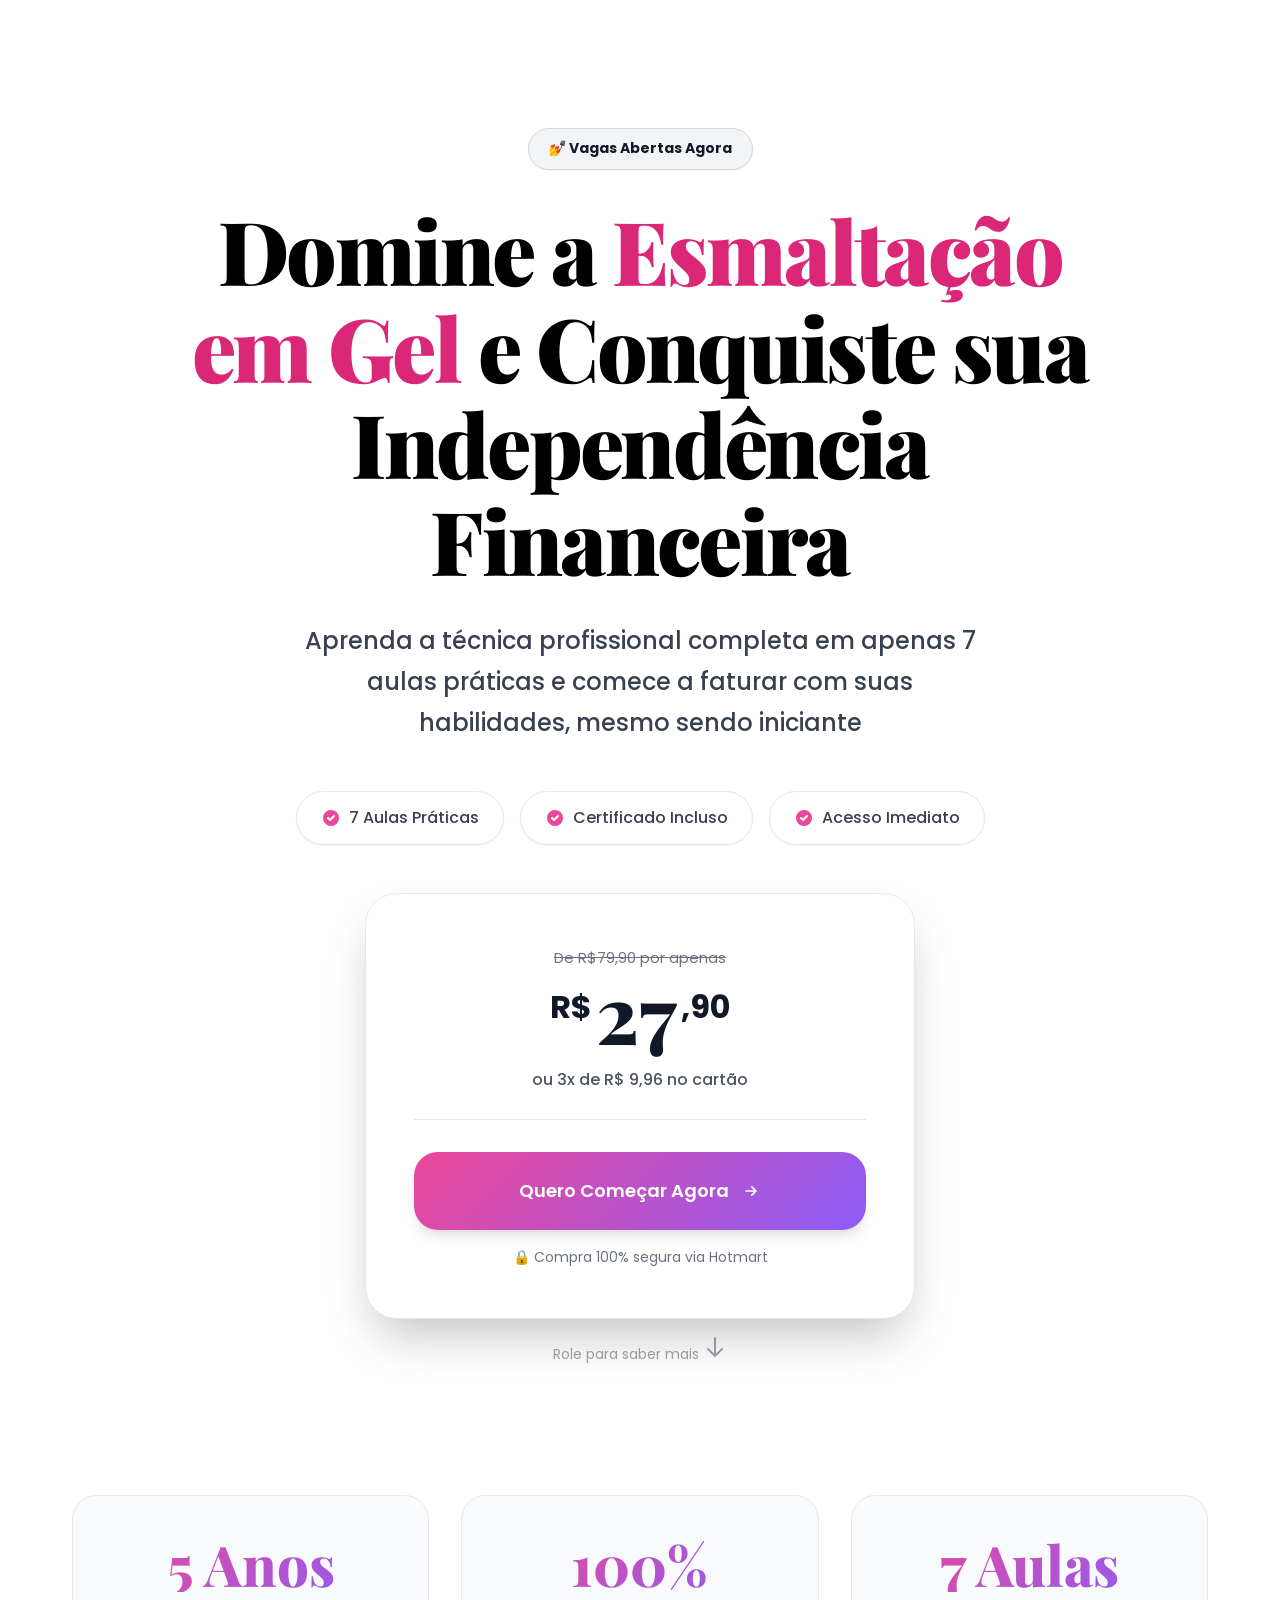
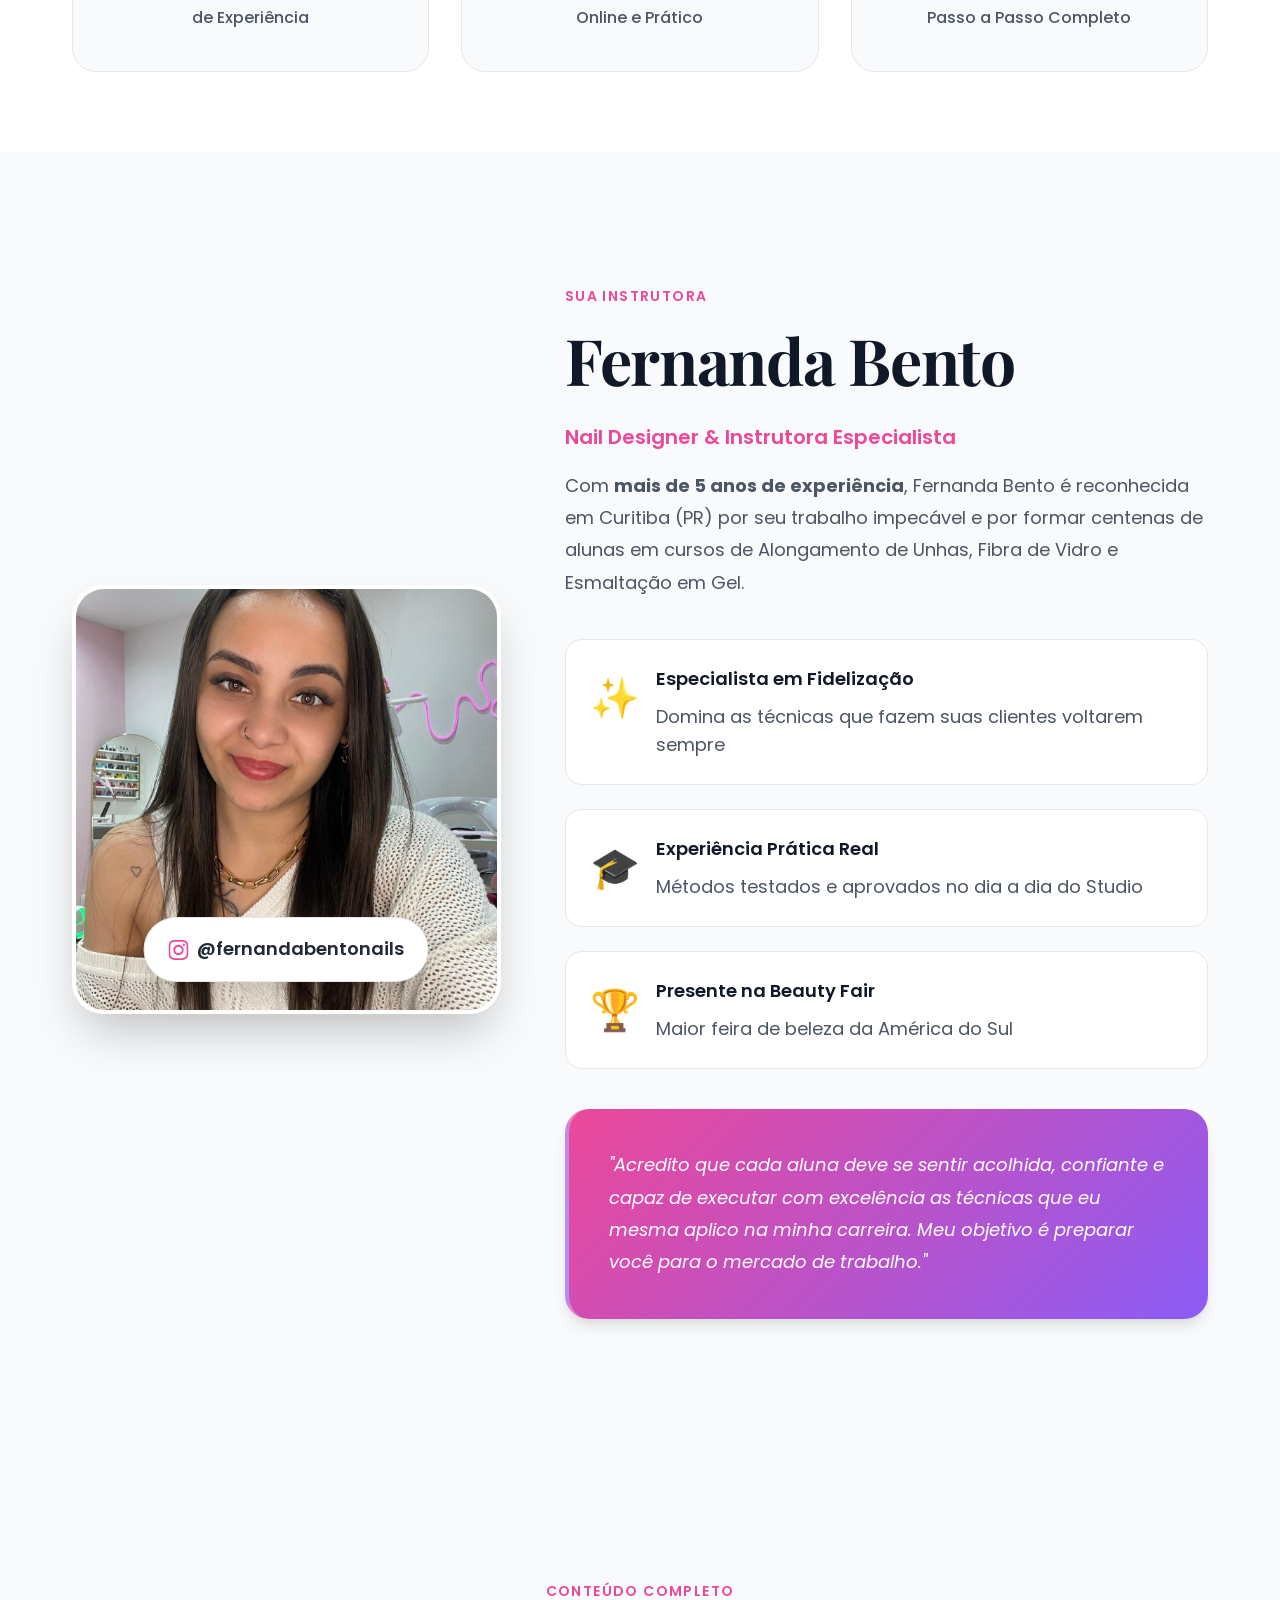
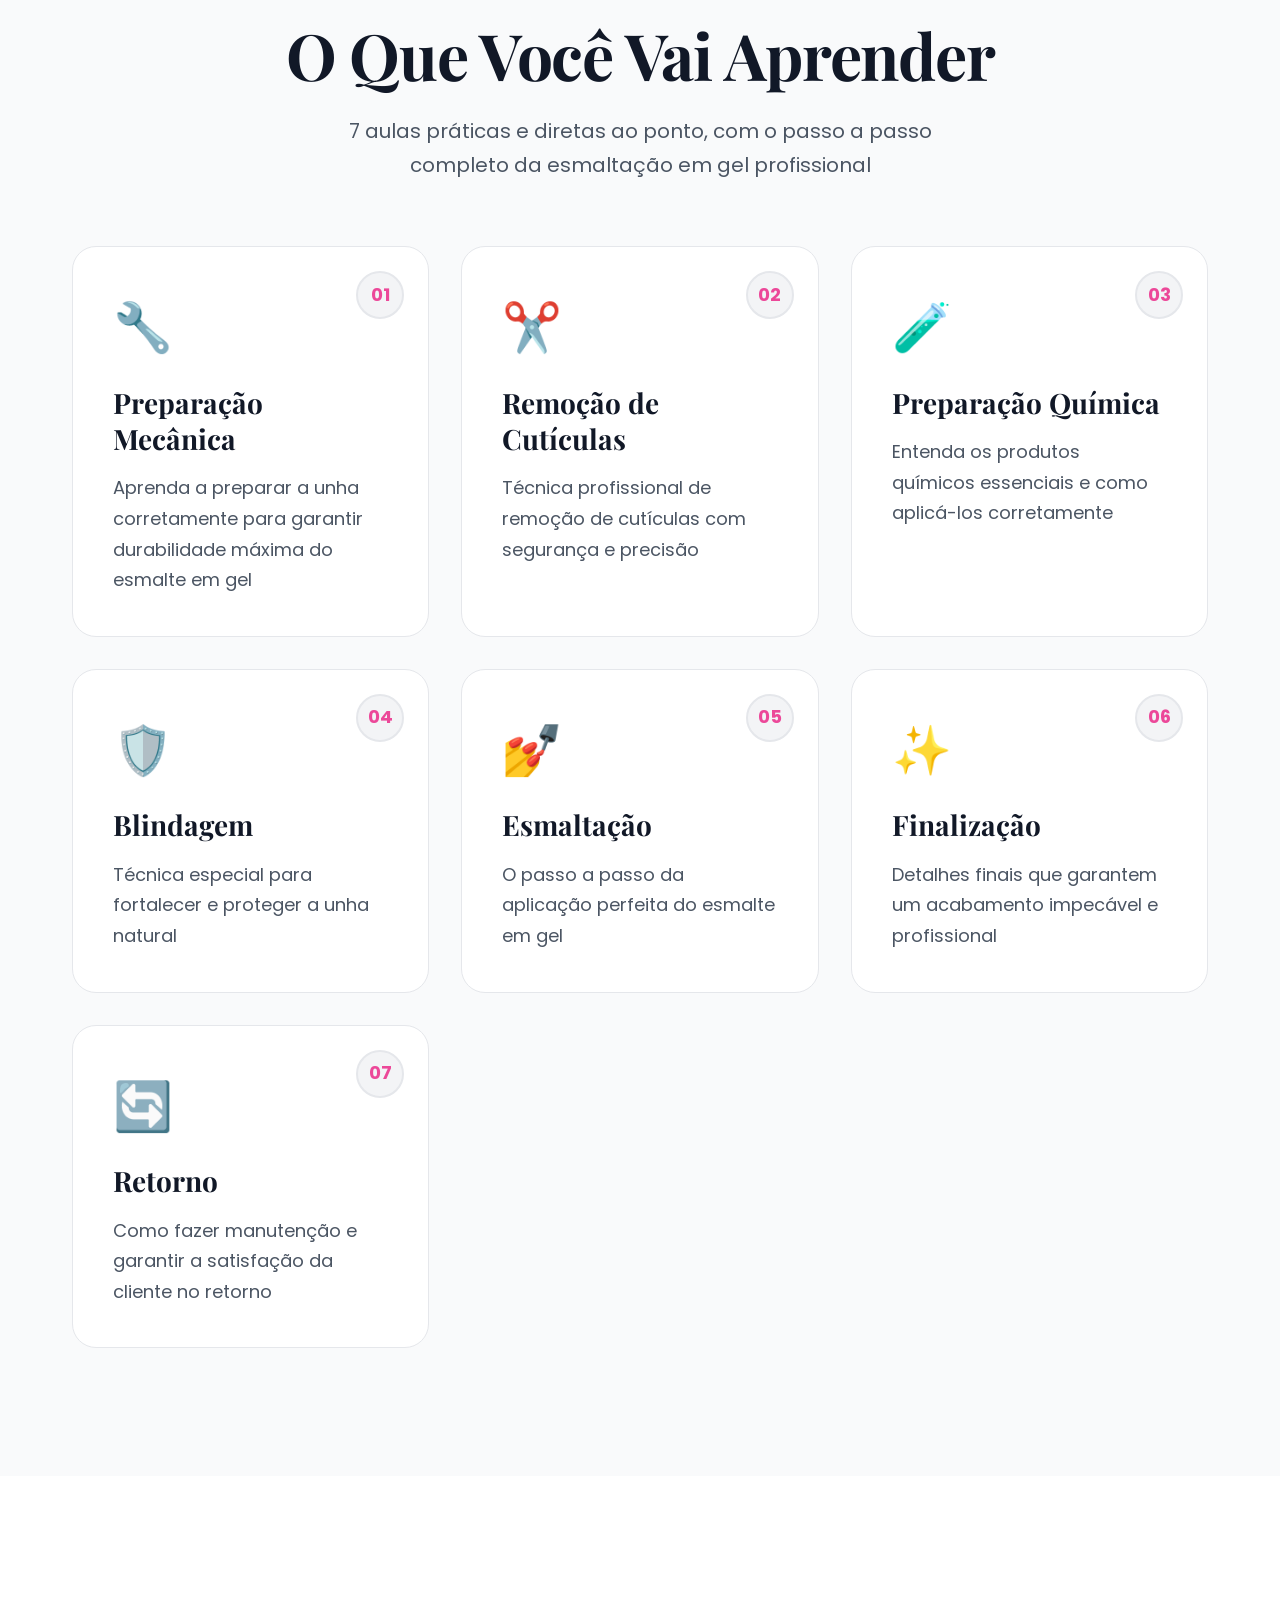
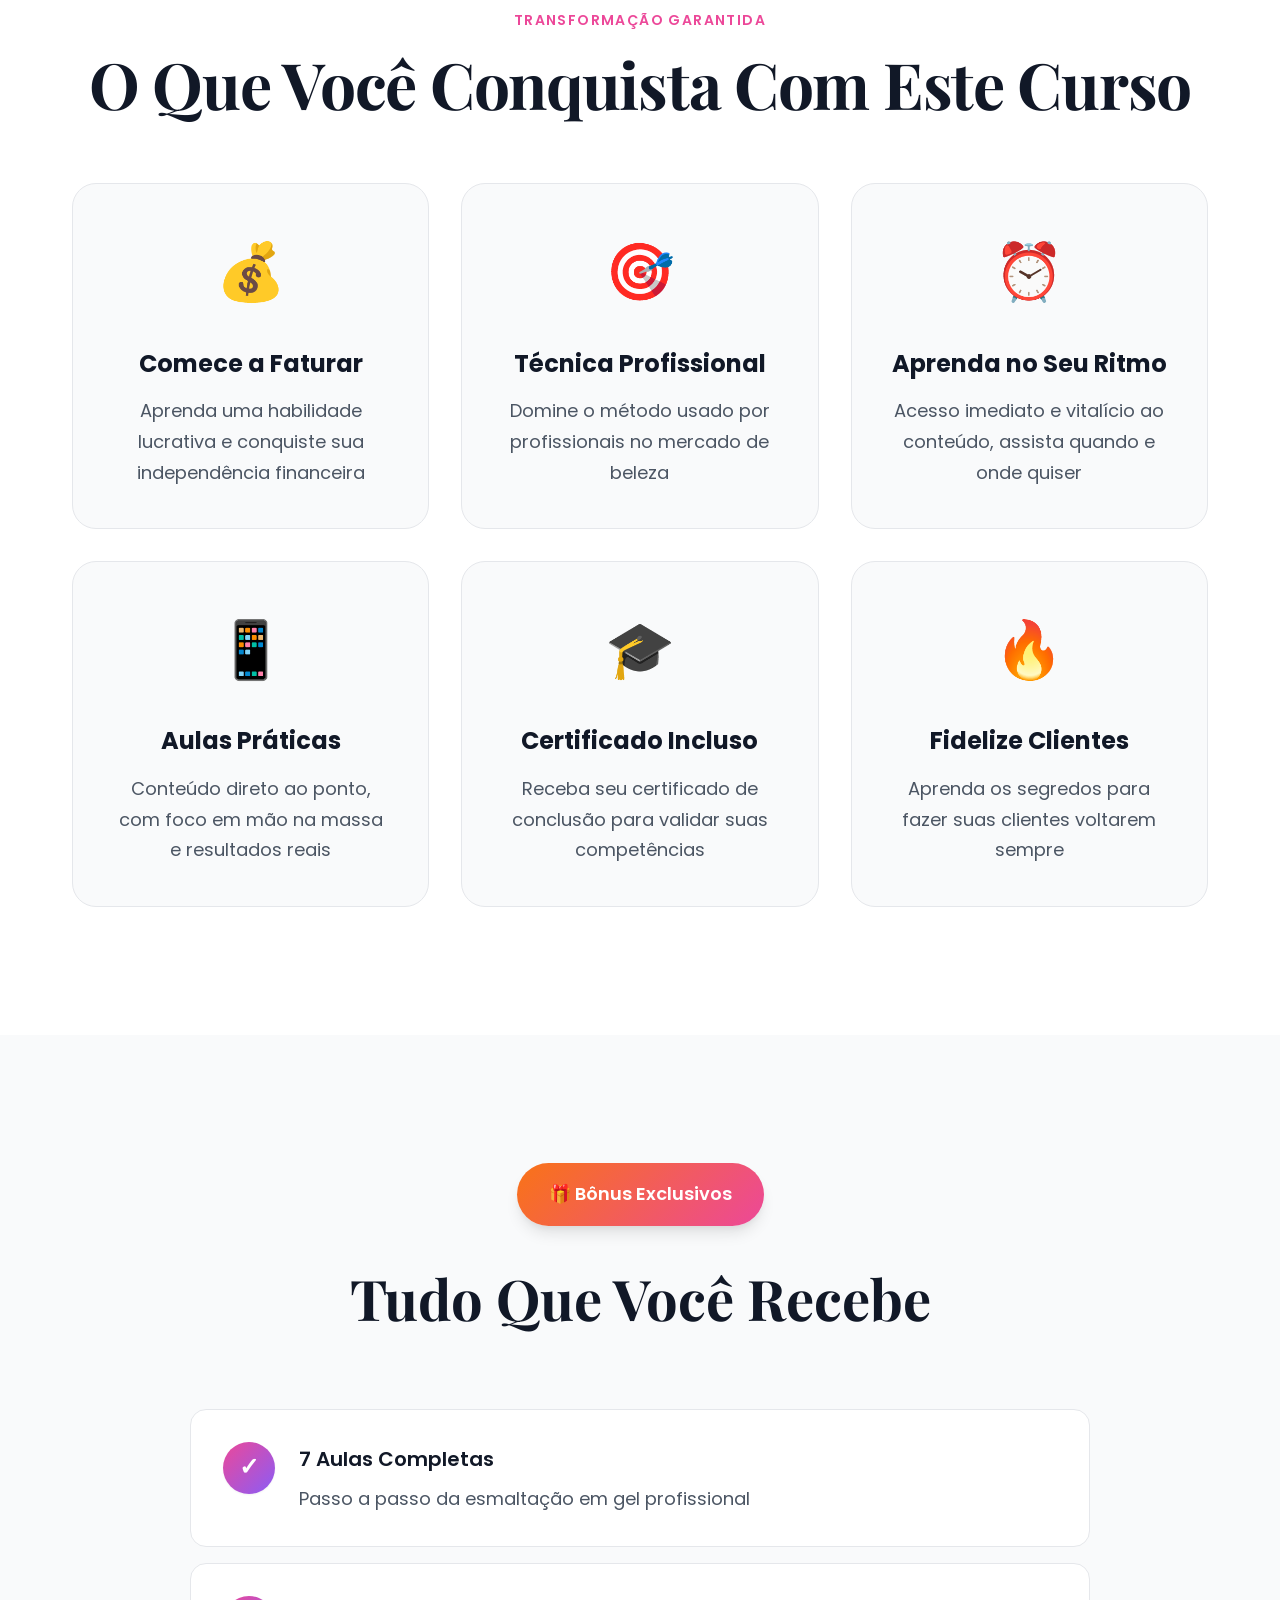
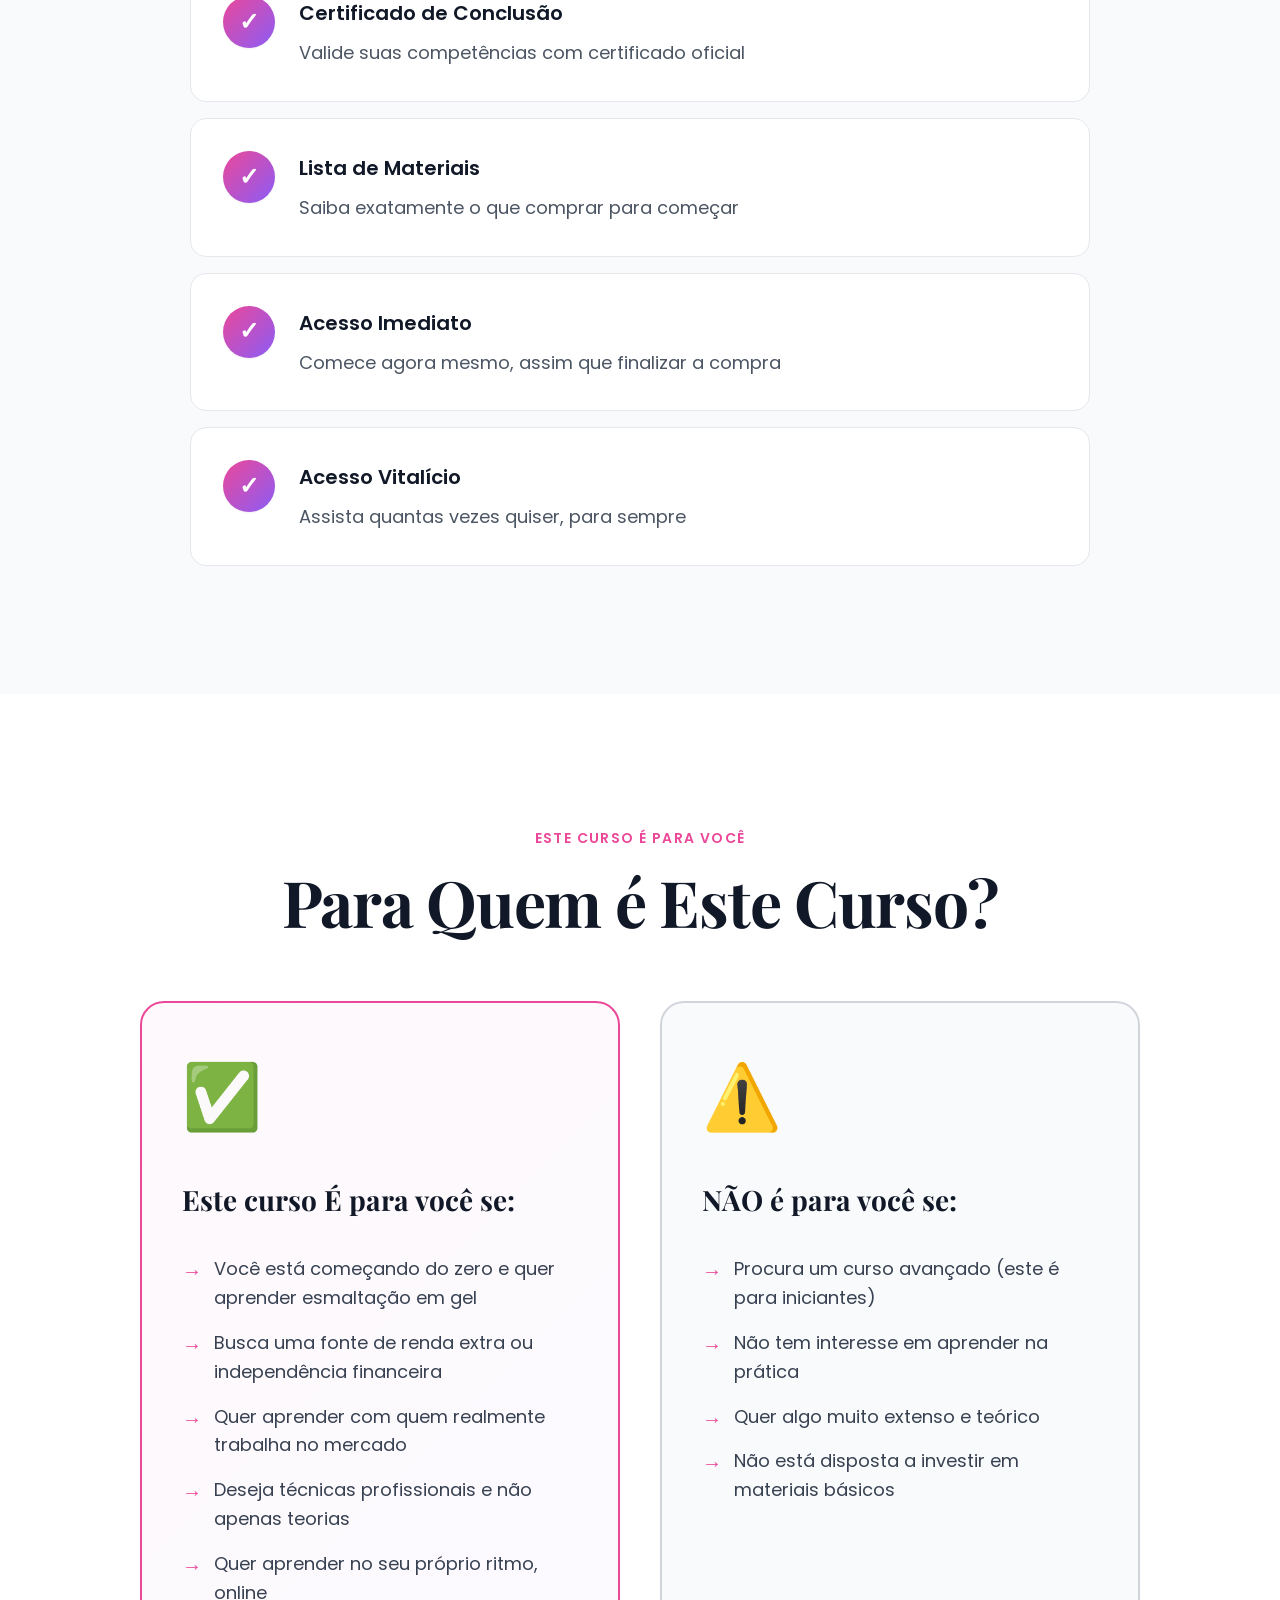
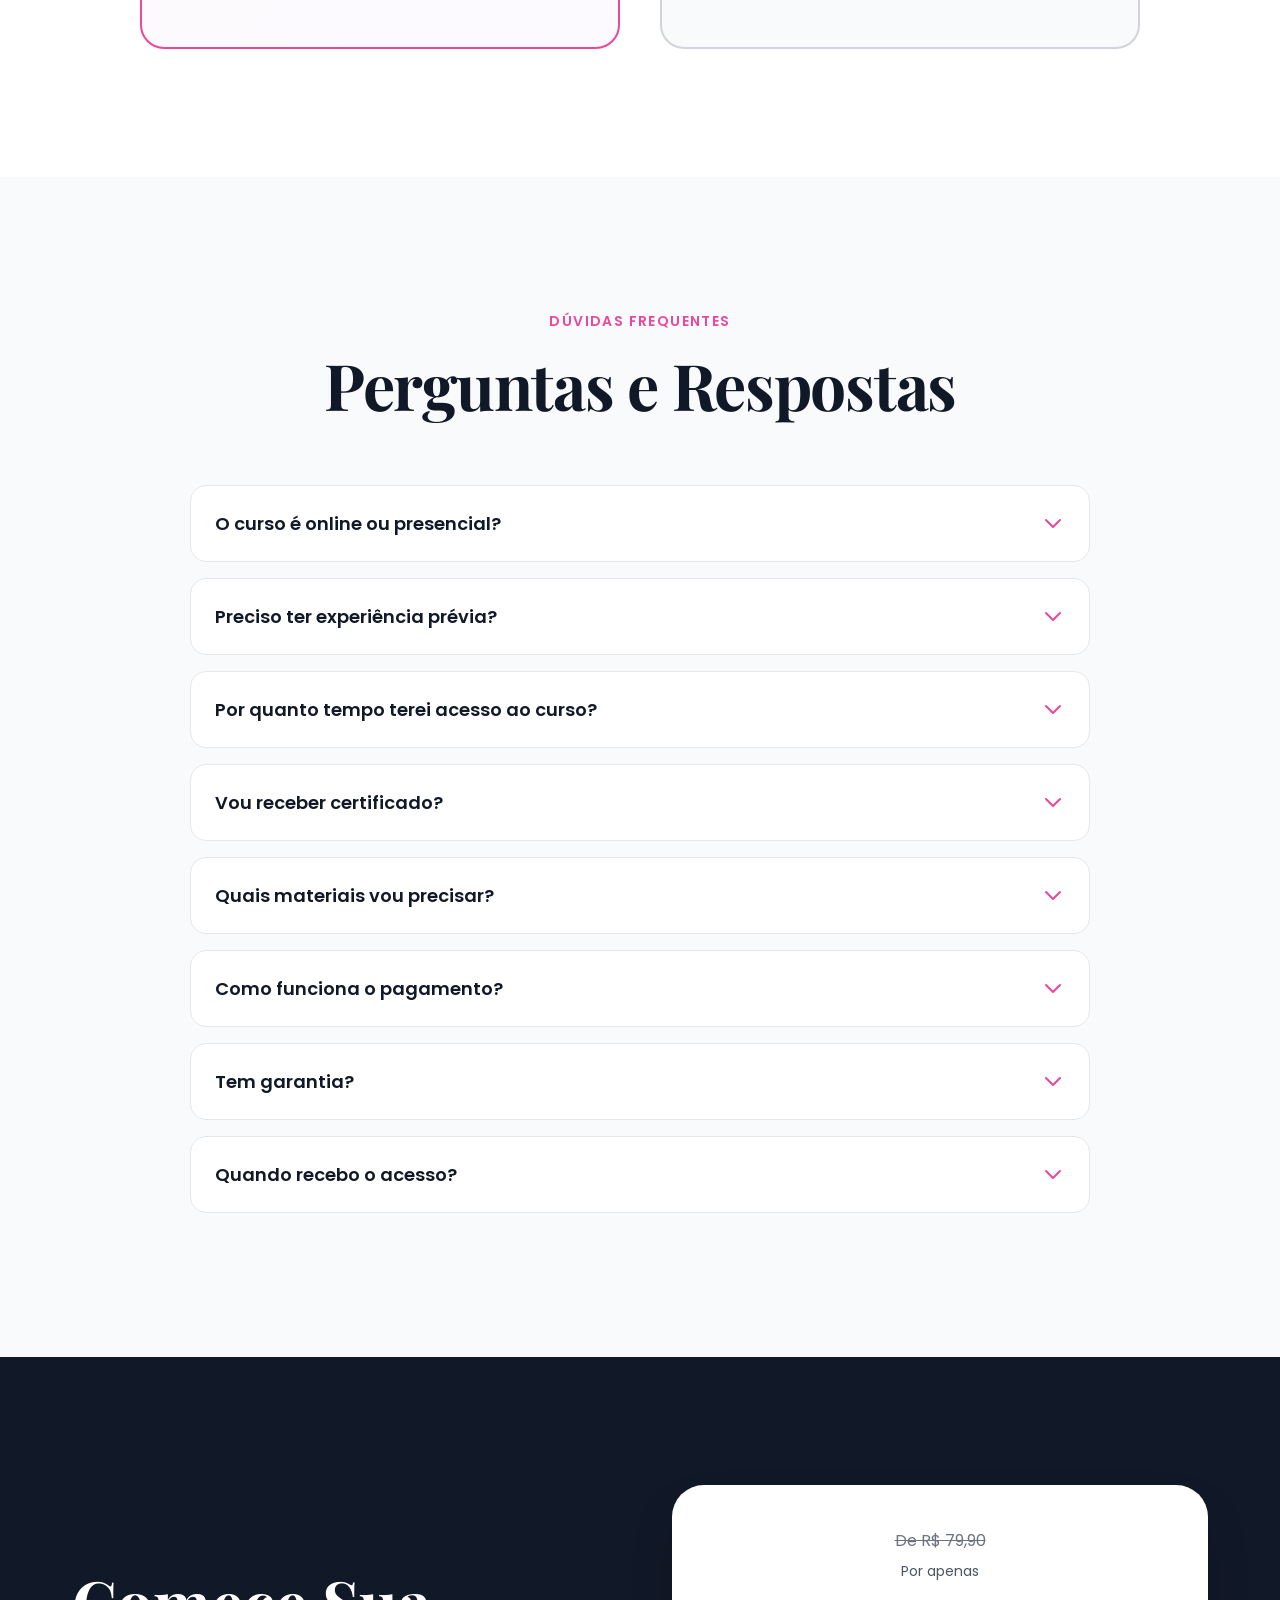
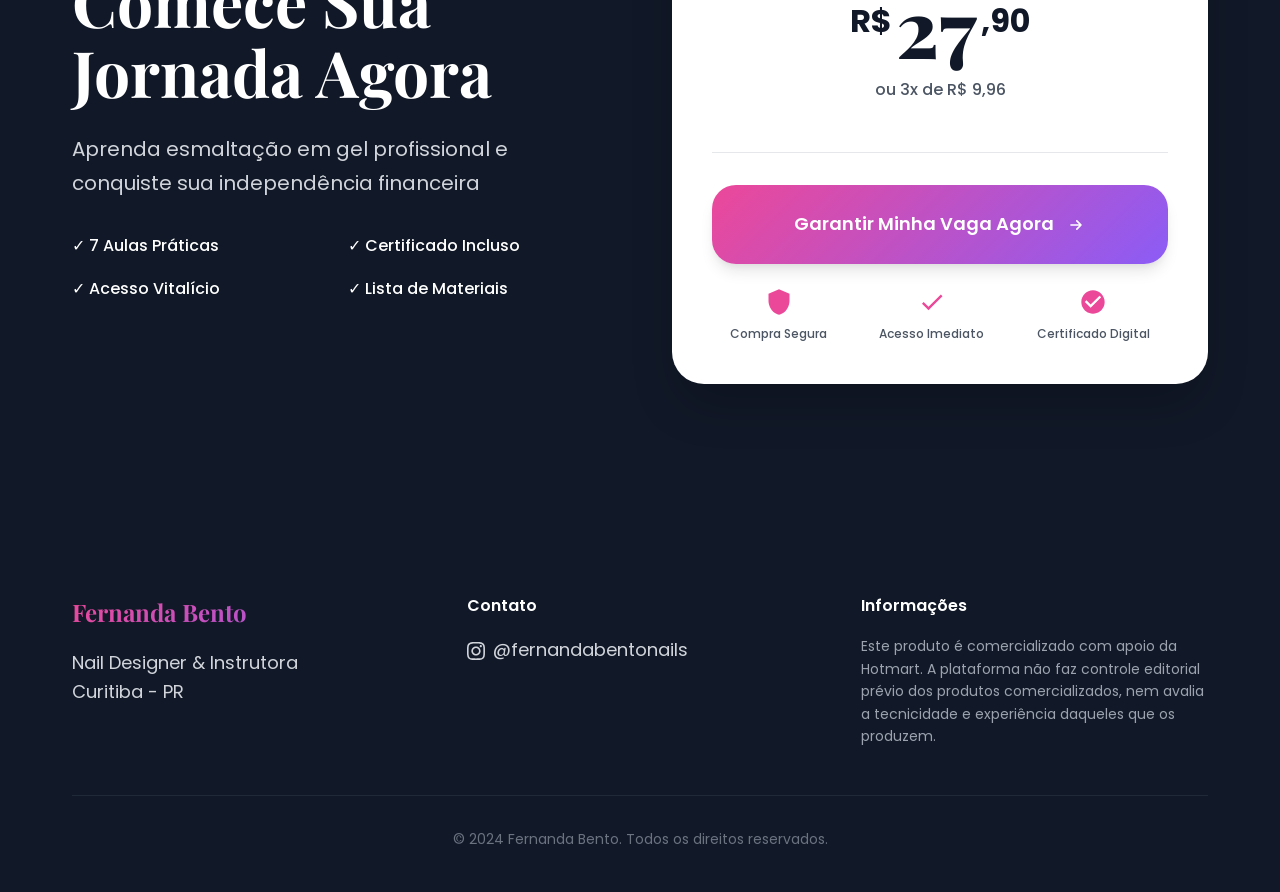
==== commit 7709ab2d: "Update Facebook Pixel ID and pricing details" ====
--- a/index.html
+++ b/index.html
@@ -22,6 +22,26 @@
     <link rel="preconnect" href="https://fonts.googleapis.com">
     <link rel="preconnect" href="https://fonts.gstatic.com" crossorigin>
     <link href="https://fonts.googleapis.com/css2?family=Playfair+Display:wght@400;600;700&family=Poppins:wght@300;400;500;600;700&display=swap" rel="stylesheet">
+
+    <!-- Facebook Pixel Code (Direct Implementation - v2024-11-19) -->
+    <script>
+    console.log('🚀 Loading Facebook Pixel Code...');
+    !function(f,b,e,v,n,t,s)
+    {if(f.fbq)return;n=f.fbq=function(){n.callMethod?
+    n.callMethod.apply(n,arguments):n.queue.push(arguments)};
+    if(!f._fbq)f._fbq=n;n.push=n;n.loaded=!0;n.version='2.0';
+    n.queue=[];t=b.createElement(e);t.async=!0;
+    t.src=v;s=b.getElementsByTagName(e)[0];
+    s.parentNode.insertBefore(t,s)}(window, document,'script',
+    'https://connect.facebook.net/en_US/fbevents.js');
+    fbq('init', '14042721048079');
+    fbq('track', 'PageView');
+    console.log('🔥 Facebook Pixel loaded DIRECTLY - v2024-11-19');
+    </script>
+    <noscript><img height="1" width="1" style="display:none"
+    src="https://www.facebook.com/tr?id=14042721048079&ev=PageView&noscript=1"
+    /></noscript>
+    <!-- End Facebook Pixel Code -->
 
     <!-- Initialize dataLayer BEFORE GTM -->
     <script>
@@ -77,13 +97,13 @@
                 </div>
                 <div class="cta-box">
                     <div class="price-box">
-                        <span class="price-label">De R$97,00 por apenas</span>
+                        <span class="price-label">De R$79,90 por apenas</span>
                         <div class="price">
                             <span class="currency">R$</span>
-                            <span class="amount">47</span>
+                            <span class="amount">27</span>
                             <span class="cents">,90</span>
                         </div>
-                        <span class="installment">ou 6x de R$ 8,99 no cartão</span>
+                        <span class="installment">ou 3x de R$ 9,96 no cartão</span>
                     </div>
                     <a href="https://pay.hotmart.com/W102880769E?checkoutMode=10&bid=1763115724709" class="cta-button pulse" target="_blank" rel="noopener">
                         <span>Quero Começar Agora</span>
@@ -506,15 +526,15 @@
 
                 <div class="cta-box-final">
                     <div class="price-highlight">
-                        <span class="old-price">De R$ 97,00</span>
+                        <span class="old-price">De R$ 79,90</span>
                         <div class="current-price">
                             <span class="price-text">Por apenas</span>
                             <div class="price-value">
                                 <span class="currency">R$</span>
-                                <span class="amount">47</span>
+                                <span class="amount">27</span>
                                 <span class="cents">,90</span>
                             </div>
-                            <span class="installment-text">ou 6x de R$ 8,99</span>
+                            <span class="installment-text">ou 3x de R$ 9,96</span>
                         </div>
                     </div>
 
@@ -621,10 +641,17 @@
 
     <!-- Pixel Debugging Script -->
     <script>
+        // Immediate debug
+        console.log('🔍 PIXEL DEBUG SCRIPT LOADED');
+
         // Check Facebook Pixel status after everything loads
         window.addEventListener('load', function() {
+            console.log('⏰ Page loaded, starting pixel check in 2 seconds...');
+
             setTimeout(function() {
                 console.group('🔍 Facebook Pixel Debug Info');
+                console.log('Current domain:', window.location.hostname);
+                console.log('Current URL:', window.location.href);
                 console.log('fbq function exists:', typeof fbq !== 'undefined');
                 console.log('_fbq exists:', typeof _fbq !== 'undefined');
                 console.log('window.dataLayer:', window.dataLayer);
@@ -639,10 +666,37 @@
                 console.log('GTM Container ID:', 'GTM-N2C8BZX8');
                 console.log('google_tag_manager exists:', typeof google_tag_manager !== 'undefined');
 
-                // Try to manually trigger PageView if fbq exists
+                // Check for pixel errors and configuration
+                if (window._fbq) {
+                    console.log('_fbq object exists:', window._fbq);
+                    if (window._fbq.pendingConfigs) {
+                        console.log('Pixel configs:', window._fbq.pendingConfigs);
+                    }
+                    if (window._fbq.instance) {
+                        console.log('Pixel instances:', window._fbq.instance);
+                    }
+                }
+
+                // Check if Pixel ID is being loaded
+                const pixelScripts = Array.from(document.scripts).filter(s =>
+                    s.innerHTML.includes('1404272104748079') || s.innerHTML.includes('fbq')
+                );
+                console.log('Scripts containing Pixel ID or fbq:', pixelScripts.length);
+
+                // Check if fbq exists (DO NOT trigger manually to avoid duplicates)
                 if (typeof fbq !== 'undefined') {
-                    console.log('✅ Facebook Pixel is loaded! Triggering PageView...');
-                    fbq('track', 'PageView');
+                    console.log('✅ Facebook Pixel is loaded!');
+
+                    // Grant consent for traffic permissions (if needed)
+                    try {
+                        fbq('consent', 'grant');
+                        console.log('Consent granted for traffic permissions');
+                    } catch (e) {
+                        console.log('Consent method not available:', e.message);
+                    }
+
+                    // Note: PageView is already tracked by GTM, no need to manually trigger
+                    console.log('ℹ️ PageView event should be tracked by GTM automatically');
                 } else {
                     console.error('❌ Facebook Pixel (fbq) is NOT loaded');
                     console.log('Possible causes:');
@@ -652,6 +706,9 @@
                     console.log('4. Check if ad blockers are interfering');
                 }
                 console.groupEnd();
+
+                // Check for network errors related to Facebook
+                console.log('💡 TIP: Check Network tab for failed requests to connect.facebook.net or facebook.com');
             }, 2000); // Wait 2 seconds for everything to load
         });
     </script>
